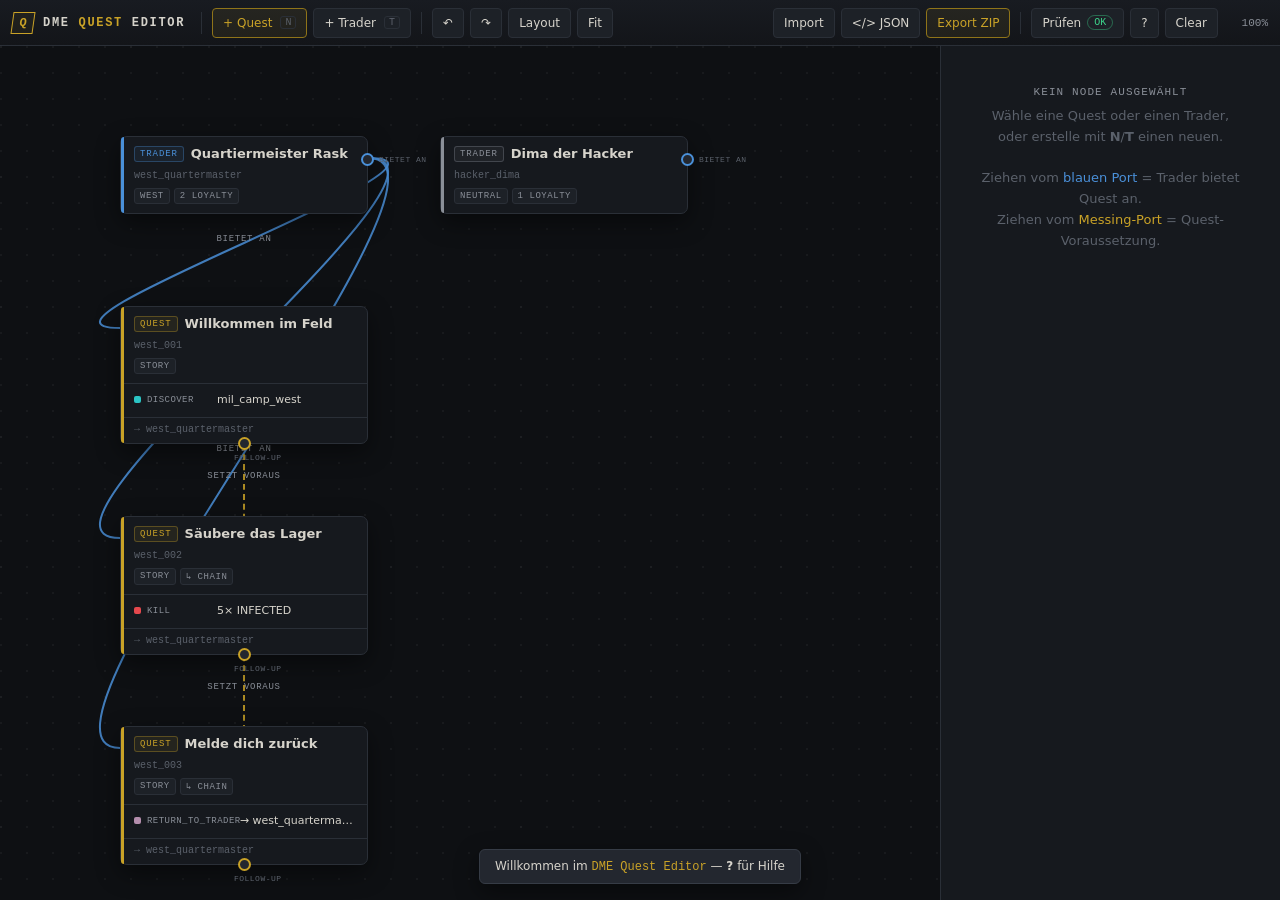
==== docs/quest-editor/index.html @ a76fbeab "Add DME Quest Editor (visual quest configurator) under docs/quest-editor Self-contained HTML node-gr" ====
<!DOCTYPE html>
<html lang="de">
<head>
<meta charset="UTF-8">
<meta name="viewport" content="width=device-width, initial-scale=1.0">
<title>DME Quest Editor</title>
<style>
:root{
  --bg:#0E1013; --panel:#16191E; --panel-2:#1D2127; --panel-3:#23272F;
  --line:#2A2F37; --line-2:#363C46;
  --ink:#D6D3CB; --muted:#8A8F98; --faint:#5B616B;
  --brass:#C9A227; --brass-dim:#8f7419;
  --err:#E5484D; --warn:#E0982E; --ok:#3DD68C;
  --shadow:0 8px 24px rgba(0,0,0,.45);
  --mono:ui-monospace,"Cascadia Code","Cascadia Mono",Consolas,"Liberation Mono",monospace;
  --sans:system-ui,"Segoe UI",Roboto,Helvetica,Arial,sans-serif;
}
*{box-sizing:border-box}
html,body{height:100%;margin:0}
body{
  background:var(--bg); color:var(--ink); font-family:var(--sans);
  font-size:13px; overflow:hidden; user-select:none; -webkit-font-smoothing:antialiased;
}
button{font-family:inherit;color:inherit;cursor:pointer}
input,select,textarea{font-family:inherit}
.mono{font-family:var(--mono)}
.eyebrow{font-family:var(--mono);text-transform:uppercase;letter-spacing:.12em;font-size:10px;color:var(--muted)}

/* ---------- Layout ---------- */
#app{display:flex;flex-direction:column;height:100%}
#toolbar{
  display:flex;align-items:center;gap:6px;height:46px;padding:0 12px;flex:0 0 auto;
  background:linear-gradient(180deg,#181B21,#131519);border-bottom:1px solid var(--line);z-index:30;
}
#brand{display:flex;align-items:center;gap:9px;margin-right:6px}
#brand .logo{width:22px;height:22px;border:1px solid var(--brass);color:var(--brass);
  display:flex;align-items:center;justify-content:center;font-family:var(--mono);font-weight:700;
  font-size:12px;transform:skewX(-8deg);background:rgba(201,162,39,.06)}
#brand .title{font-family:var(--mono);text-transform:uppercase;letter-spacing:.14em;font-size:12px;font-weight:600}
#brand .title b{color:var(--brass);font-weight:600}
.tb-sep{width:1px;height:22px;background:var(--line);margin:0 4px}
.tb-btn{
  height:30px;padding:0 10px;display:inline-flex;align-items:center;gap:6px;
  background:var(--panel-2);border:1px solid var(--line);color:var(--ink);
  border-radius:4px;font-size:12px;white-space:nowrap;transition:border-color .12s,background .12s;
}
.tb-btn:hover{border-color:var(--line-2);background:var(--panel-3)}
.tb-btn.primary{border-color:var(--brass-dim);color:var(--brass);background:rgba(201,162,39,.08)}
.tb-btn.primary:hover{background:rgba(201,162,39,.15)}
.tb-btn.danger:hover{border-color:var(--err);color:var(--err)}
.tb-btn .k{font-family:var(--mono);font-size:10px;color:var(--faint);border:1px solid var(--line);
  border-radius:3px;padding:0 4px;margin-left:2px}
.tb-spacer{flex:1 1 auto}
#zoomLabel{font-family:var(--mono);font-size:11px;color:var(--muted);min-width:44px;text-align:right}

#stage{flex:1 1 auto;display:flex;min-height:0;position:relative}

/* ---------- Canvas ---------- */
#canvas{
  flex:1 1 auto;position:relative;overflow:hidden;cursor:default;
  background-color:var(--bg);
  background-image:
    radial-gradient(circle at 1px 1px, rgba(255,255,255,.045) 1px, transparent 0),
    radial-gradient(circle at 1px 1px, rgba(255,255,255,.02) 1px, transparent 0);
  background-size:26px 26px, 130px 130px;
}
#canvas.panning{cursor:grabbing}
#canvas.connecting{cursor:crosshair}
#world{position:absolute;left:0;top:0;transform-origin:0 0;will-change:transform}
#edges{position:absolute;left:0;top:0;width:1px;height:1px;overflow:visible;pointer-events:none}
#edges path.hit{stroke:transparent;stroke-width:14;fill:none;pointer-events:stroke;cursor:pointer}
#edges path.wire{fill:none;stroke-width:2}
#edges .elabel{font-family:var(--mono);font-size:9px;fill:var(--muted);text-transform:uppercase;letter-spacing:.08em}
#edges .elabel-bg{fill:var(--bg);opacity:.85}

/* ---------- Nodes ---------- */
.node{
  position:absolute;width:248px;background:var(--panel);border:1px solid var(--line);
  border-radius:7px;box-shadow:var(--shadow);overflow:visible;
}
.node.sel{border-color:var(--brass);box-shadow:0 0 0 1px var(--brass),0 8px 26px rgba(0,0,0,.5)}
.node .accent{position:absolute;left:0;top:0;bottom:0;width:3px;border-radius:7px 0 0 7px}
.node .nhead{display:flex;align-items:center;gap:7px;padding:9px 10px 8px 13px;cursor:grab}
.node .nhead:active{cursor:grabbing}
.node .ntag{font-family:var(--mono);font-size:9px;text-transform:uppercase;letter-spacing:.1em;
  padding:2px 5px;border-radius:3px;border:1px solid;flex:0 0 auto}
.node .ntitle{font-size:13px;font-weight:600;line-height:1.2;overflow:hidden;text-overflow:ellipsis;
  white-space:nowrap;flex:1 1 auto}
.node .nid{font-family:var(--mono);font-size:10px;color:var(--faint);padding:0 13px 7px}
.node .nbadges{display:flex;flex-wrap:wrap;gap:4px;padding:0 11px 9px 13px}
.node .badge{font-family:var(--mono);font-size:9px;text-transform:uppercase;letter-spacing:.06em;
  padding:2px 5px;border-radius:3px;background:var(--panel-2);border:1px solid var(--line);color:var(--muted)}
.node .obj-list{border-top:1px solid var(--line);padding:6px 8px 8px}
.node .obj-row{display:flex;align-items:center;gap:6px;padding:3px 5px;border-radius:4px;font-size:11px}
.node .obj-row:hover{background:var(--panel-2)}
.node .obj-dot{width:7px;height:7px;border-radius:2px;flex:0 0 auto}
.node .obj-type{font-family:var(--mono);font-size:9px;letter-spacing:.05em;min-width:64px;color:var(--muted)}
.node .obj-txt{color:var(--ink);overflow:hidden;text-overflow:ellipsis;white-space:nowrap}
.node .nfoot{display:flex;justify-content:space-between;align-items:center;padding:6px 11px 8px 13px;
  border-top:1px solid var(--line);font-family:var(--mono);font-size:10px;color:var(--faint)}
.node .flags-badge{color:var(--err);cursor:help}
.node .flags-badge.warn{color:var(--warn)}
.node.empty-obj .obj-empty{padding:8px 13px;color:var(--faint);font-style:italic;font-size:11px;border-top:1px solid var(--line)}

/* Ports */
.port{position:absolute;width:13px;height:13px;border-radius:50%;background:var(--panel-3);
  border:2px solid var(--line-2);cursor:crosshair;z-index:2;transition:transform .1s,border-color .1s}
.port:hover{border-color:var(--brass);transform:scale(1.25)}
.port.out-trader{right:-7px;top:16px;border-color:#4A90D9}
.port.out-prereq{bottom:-7px;left:50%;margin-left:-6px;border-color:var(--brass)}
.port .plabel{position:absolute;font-family:var(--mono);font-size:8px;color:var(--faint);
  text-transform:uppercase;letter-spacing:.06em;white-space:nowrap;pointer-events:none}
.port.out-trader .plabel{left:16px;top:0}
.port.out-prereq .plabel{top:14px;left:-6px}

/* ---------- Inspector ---------- */
#inspector{
  flex:0 0 340px;width:340px;background:var(--panel);border-left:1px solid var(--line);
  display:flex;flex-direction:column;min-height:0;z-index:20;
}
#inspector.hidden{display:none}
#insp-head{padding:12px 14px;border-bottom:1px solid var(--line);display:flex;align-items:flex-start;justify-content:space-between;gap:8px}
#insp-head .h-tag{font-family:var(--mono);font-size:9px;letter-spacing:.12em;text-transform:uppercase;color:var(--brass)}
#insp-head .h-title{font-size:15px;font-weight:600;margin-top:3px;word-break:break-word}
#insp-head .h-sub{font-family:var(--mono);font-size:10px;color:var(--muted);margin-top:4px}
#insp-close{background:none;border:none;color:var(--muted);font-size:18px;line-height:1;padding:2px 4px}
#insp-close:hover{color:var(--err)}
#insp-body{flex:1 1 auto;overflow-y:auto;overflow-x:hidden}
#insp-empty{padding:40px 22px;text-align:center;color:var(--faint)}
#insp-empty .big{font-family:var(--mono);font-size:11px;letter-spacing:.1em;text-transform:uppercase;margin-bottom:8px;color:var(--muted)}

.sect{border-bottom:1px solid var(--line)}
.sect>.sect-head{display:flex;align-items:center;gap:8px;padding:10px 14px;cursor:pointer;user-select:none}
.sect>.sect-head:hover{background:var(--panel-2)}
.sect>.sect-head .chev{color:var(--faint);font-size:10px;width:10px;transition:transform .12s}
.sect.open>.sect-head .chev{transform:rotate(90deg)}
.sect>.sect-head .s-name{font-family:var(--mono);font-size:10px;letter-spacing:.1em;text-transform:uppercase;color:var(--ink);flex:1 1 auto}
.sect>.sect-head .s-count{font-family:var(--mono);font-size:10px;color:var(--faint)}
.sect>.sect-body{display:none;padding:4px 14px 14px}
.sect.open>.sect-body{display:block}

.f{margin:9px 0}
.f>label{display:block;font-family:var(--mono);font-size:9px;letter-spacing:.06em;text-transform:uppercase;color:var(--muted);margin-bottom:4px}
.f .hint{font-family:var(--sans);font-size:10px;color:var(--faint);margin-top:3px;text-transform:none;letter-spacing:0}
.ctrl{width:100%;background:var(--panel-2);border:1px solid var(--line);color:var(--ink);
  border-radius:4px;padding:7px 8px;font-size:12px}
.ctrl:focus{outline:none;border-color:var(--brass)}
textarea.ctrl{resize:vertical;min-height:52px;line-height:1.4}
select.ctrl{cursor:pointer}
.row2{display:flex;gap:8px}
.row2>.f{flex:1;margin:9px 0}
.chk{display:flex;align-items:center;gap:8px;margin:7px 0;cursor:pointer;font-size:12px}
.chk input{width:15px;height:15px;accent-color:var(--brass);cursor:pointer}
.mini-btn{background:var(--panel-2);border:1px solid var(--line);color:var(--muted);border-radius:4px;
  padding:5px 9px;font-size:11px;font-family:var(--mono)}
.mini-btn:hover{border-color:var(--brass);color:var(--brass)}
.add-btn{width:100%;margin-top:8px;padding:7px;background:var(--panel-2);border:1px dashed var(--line-2);
  color:var(--muted);border-radius:4px;font-family:var(--mono);font-size:11px;letter-spacing:.06em}
.add-btn:hover{border-color:var(--brass);color:var(--brass)}

/* repeatable item cards (objectives / rewards / levels) */
.item-card{background:var(--panel-2);border:1px solid var(--line);border-radius:5px;margin:8px 0;overflow:hidden}
.item-card>.ic-head{display:flex;align-items:center;gap:7px;padding:7px 9px;background:var(--panel-3)}
.item-card>.ic-head .ic-dot{width:8px;height:8px;border-radius:2px;flex:0 0 auto}
.item-card>.ic-head .ic-name{font-family:var(--mono);font-size:11px;flex:1 1 auto;color:var(--ink);overflow:hidden;text-overflow:ellipsis;white-space:nowrap}
.item-card>.ic-head .ic-x{background:none;border:none;color:var(--faint);font-size:15px;line-height:1;padding:0 3px}
.item-card>.ic-head .ic-x:hover{color:var(--err)}
.item-card>.ic-body{padding:2px 10px 9px}
.taglist{display:flex;flex-wrap:wrap;gap:5px;margin-top:2px}
.taglist .tag{display:inline-flex;align-items:center;gap:5px;background:var(--panel-3);border:1px solid var(--line);
  border-radius:4px;padding:3px 4px 3px 7px;font-family:var(--mono);font-size:10px}
.taglist .tag button{background:none;border:none;color:var(--faint);font-size:13px;line-height:1;padding:0 1px}
.taglist .tag button:hover{color:var(--err)}
.taglist .tag.add input{background:none;border:none;color:var(--ink);width:96px;font-family:var(--mono);font-size:10px}
.taglist .tag.add input:focus{outline:none}
.taglist .tag.add{border-style:dashed}

/* ---------- Validation panel ---------- */
#valpanel{position:absolute;right:352px;bottom:12px;width:300px;max-height:44%;background:var(--panel);
  border:1px solid var(--line);border-radius:7px;box-shadow:var(--shadow);display:flex;flex-direction:column;z-index:25;overflow:hidden}
#valpanel.hidden{display:none}
#valpanel .vp-head{display:flex;align-items:center;gap:8px;padding:9px 12px;border-bottom:1px solid var(--line);cursor:pointer}
#valpanel .vp-head .s-name{font-family:var(--mono);font-size:10px;letter-spacing:.1em;text-transform:uppercase;flex:1 1 auto}
#valpanel .vp-body{overflow-y:auto;padding:4px 0}
#valpanel .vitem{display:flex;gap:8px;padding:7px 12px;font-size:11px;border-left:2px solid transparent;cursor:pointer}
#valpanel .vitem:hover{background:var(--panel-2)}
#valpanel .vitem.err{border-left-color:var(--err)}
#valpanel .vitem.warn{border-left-color:var(--warn)}
#valpanel .vitem .vmark{font-family:var(--mono);font-size:9px;flex:0 0 auto;margin-top:1px}
#valpanel .vitem.err .vmark{color:var(--err)}
#valpanel .vitem.warn .vmark{color:var(--warn)}
#valpanel .vitem .vwho{color:var(--muted);font-family:var(--mono);font-size:9px}
#valpanel .vp-empty{padding:16px 12px;color:var(--ok);font-size:11px;text-align:center}
.count-pill{font-family:var(--mono);font-size:10px;padding:1px 6px;border-radius:9px;border:1px solid var(--line)}
.count-pill.err{color:var(--err);border-color:rgba(229,72,77,.4)}
.count-pill.warn{color:var(--warn);border-color:rgba(224,152,46,.4)}
.count-pill.ok{color:var(--ok);border-color:rgba(61,214,140,.4)}

/* ---------- Context menu ---------- */
#ctxmenu{position:absolute;z-index:60;background:var(--panel-2);border:1px solid var(--line-2);
  border-radius:6px;box-shadow:var(--shadow);padding:4px;min-width:170px;display:none}
#ctxmenu button{display:flex;width:100%;align-items:center;gap:8px;background:none;border:none;
  color:var(--ink);text-align:left;padding:7px 10px;border-radius:4px;font-size:12px}
#ctxmenu button:hover{background:var(--panel-3)}
#ctxmenu button.danger:hover{color:var(--err)}
#ctxmenu .sep{height:1px;background:var(--line);margin:4px 2px}
#ctxmenu .ctx-h{font-family:var(--mono);font-size:9px;letter-spacing:.1em;text-transform:uppercase;color:var(--faint);padding:5px 10px 3px}

/* ---------- Modal ---------- */
.modal-bg{position:absolute;inset:0;background:rgba(0,0,0,.6);z-index:70;display:none;align-items:center;justify-content:center}
.modal-bg.show{display:flex}
.modal{background:var(--panel);border:1px solid var(--line-2);border-radius:9px;box-shadow:var(--shadow);
  width:min(680px,92vw);max-height:86vh;display:flex;flex-direction:column;overflow:hidden}
.modal .m-head{display:flex;align-items:center;justify-content:space-between;padding:13px 16px;border-bottom:1px solid var(--line)}
.modal .m-head h2{margin:0;font-family:var(--mono);font-size:13px;letter-spacing:.08em;text-transform:uppercase;font-weight:600}
.modal .m-head button{background:none;border:none;color:var(--muted);font-size:20px;line-height:1}
.modal .m-head button:hover{color:var(--err)}
.modal .m-body{padding:16px;overflow:auto}
.modal .m-body pre{margin:0;font-family:var(--mono);font-size:11px;line-height:1.5;white-space:pre-wrap;word-break:break-word;color:var(--ink)}
.kb-grid{display:grid;grid-template-columns:auto 1fr;gap:9px 16px;align-items:center}
.kb-grid .k{font-family:var(--mono);font-size:11px;background:var(--panel-2);border:1px solid var(--line);
  border-radius:4px;padding:3px 7px;justify-self:start;color:var(--brass)}
.kb-grid .d{color:var(--muted);font-size:12px}
.modal p.lead{margin:0 0 14px;color:var(--muted);line-height:1.55}
.legend{display:flex;flex-wrap:wrap;gap:6px;margin-top:6px}
.legend .lg{display:inline-flex;align-items:center;gap:6px;font-family:var(--mono);font-size:10px;
  border:1px solid var(--line);border-radius:4px;padding:3px 7px;color:var(--muted)}
.legend .lg i{width:9px;height:9px;border-radius:2px;display:inline-block}

/* toast */
#toast{position:absolute;bottom:16px;left:50%;transform:translateX(-50%) translateY(20px);
  background:var(--panel-3);border:1px solid var(--line-2);border-radius:6px;padding:9px 15px;
  font-size:12px;box-shadow:var(--shadow);opacity:0;transition:opacity .2s,transform .2s;z-index:80;pointer-events:none}
#toast.show{opacity:1;transform:translateX(-50%) translateY(0)}
#toast.err{border-color:var(--err)}
#toast .mono{color:var(--brass)}

.hidden{display:none !important}
::-webkit-scrollbar{width:10px;height:10px}
::-webkit-scrollbar-thumb{background:var(--line);border-radius:5px;border:2px solid var(--panel)}
::-webkit-scrollbar-thumb:hover{background:var(--line-2)}
</style>
</head>
<body>
<div id="app">
  <header id="toolbar">
    <div id="brand"><div class="logo">Q</div><div class="title">DME&nbsp;<b>QUEST</b>&nbsp;EDITOR</div></div>
    <div class="tb-sep"></div>
    <button class="tb-btn primary" id="btnNewQuest">+ Quest <span class="k">N</span></button>
    <button class="tb-btn" id="btnNewTrader">+ Trader <span class="k">T</span></button>
    <div class="tb-sep"></div>
    <button class="tb-btn" id="btnUndo" title="Rückgängig (Ctrl+Z)">↶</button>
    <button class="tb-btn" id="btnRedo" title="Wiederholen (Ctrl+Y)">↷</button>
    <button class="tb-btn" id="btnLayout" title="Auto-Layout (L)">Layout</button>
    <button class="tb-btn" id="btnFit" title="Ansicht einpassen (F)">Fit</button>
    <div class="tb-spacer"></div>
    <button class="tb-btn" id="btnImport">Import</button>
    <button class="tb-btn" id="btnCode">&lt;/&gt; JSON</button>
    <button class="tb-btn primary" id="btnExport">Export ZIP</button>
    <div class="tb-sep"></div>
    <button class="tb-btn" id="btnValidate" title="Validierung">Prüfen <span class="count-pill ok" id="valPill">0</span></button>
    <button class="tb-btn" id="btnHelp" title="Hilfe (?)">?</button>
    <button class="tb-btn danger" id="btnClear" title="Alles löschen">Clear</button>
    <span id="zoomLabel">100%</span>
  </header>

  <div id="stage">
    <div id="canvas">
      <div id="world">
        <svg id="edges"></svg>
      </div>
    </div>

    <aside id="inspector">
      <div id="insp-head" class="hidden">
        <div>
          <div class="h-tag" id="ih-tag">QUEST</div>
          <div class="h-title" id="ih-title">—</div>
          <div class="h-sub" id="ih-sub"></div>
        </div>
        <button id="insp-close" title="Auswahl aufheben">×</button>
      </div>
      <div id="insp-body">
        <div id="insp-empty">
          <div class="big">Kein Node ausgewählt</div>
          <div style="line-height:1.6">Wähle eine Quest oder einen Trader,<br>oder erstelle mit <b>N</b>/<b>T</b> einen neuen.<br><br>
          Ziehen vom <span style="color:#4A90D9">blauen Port</span> = Trader bietet Quest an.<br>
          Ziehen vom <span style="color:var(--brass)">Messing-Port</span> = Quest-Voraussetzung.</div>
        </div>
      </div>
    </aside>

    <div id="valpanel" class="hidden">
      <div class="vp-head" id="valHead"><span class="s-name">Validierung</span><span class="count-pill ok" id="valPill2">0</span><span style="color:var(--faint)">×</span></div>
      <div class="vp-body" id="valBody"></div>
    </div>

    <div id="ctxmenu"></div>
    <div id="toast"></div>
  </div>
</div>

<!-- Modals -->
<div class="modal-bg" id="modalHelp">
  <div class="modal">
    <div class="m-head"><h2>Hilfe &amp; Tastenkürzel</h2><button data-close>×</button></div>
    <div class="m-body">
      <p class="lead">Visueller Node-Editor für <b>DME_Tasks</b>-Quests. Trader bieten Quests an (blaue Kante);
      Quests verketten sich über Voraussetzungen (Messing-Kante von unten). Der Export erzeugt die
      Serverprofil-Struktur <span class="mono">DME_Tasks/Traders/*.json</span> + <span class="mono">Quests/*.json</span>.</p>
      <div class="kb-grid" id="kbGrid"></div>
      <div style="margin-top:16px" class="eyebrow">Objective-Typen</div>
      <div class="legend" id="legend"></div>
    </div>
  </div>
</div>

<div class="modal-bg" id="modalCode">
  <div class="modal">
    <div class="m-head"><h2 id="codeTitle">JSON</h2><div style="display:flex;gap:8px"><button class="mini-btn" data-copy>Kopieren</button><button data-close>×</button></div></div>
    <div class="m-body"><pre id="codePre"></pre></div>
  </div>
</div>

<input type="file" id="fileInput" accept=".json,.zip" multiple class="hidden">

<script>
"use strict";
// constants.js
// ---------- Constants ----------
const FACTIONS = ["NEUTRAL","WEST","EAST","BANDITS","MONSTERS","TRADE_UNION"];
const FACTION_COLOR = {NEUTRAL:"#8A8F98",WEST:"#4A90D9",EAST:"#D94A4A",BANDITS:"#E0982E",MONSTERS:"#9B59B6",TRADE_UNION:"#3DD68C"};
const CATEGORIES = ["STORY","SIDE","FACTION","BOSS","EXPEDITION","DAILY","WEEKLY"];
const CATEGORY_COLOR = {STORY:"#C9A227",SIDE:"#4AA8E0",FACTION:"#D94A4A",BOSS:"#F76808",EXPEDITION:"#66C2A5",DAILY:"#3DD68C",WEEKLY:"#8B7BE8"};
const OBJ_TYPES = ["KILL","BOSS","COLLECT","HANDOVER","DELIVER","TRAVEL","DISCOVER","MARK","STASH","INTERACT","SURVIVE","RETURN_TO_TRADER","CRAFT","ESCORT","DEFEND","USE_ITEM","SIGNAL","GROUP","EXTRACT"];
const OBJ_COLOR = {KILL:"#E5484D",BOSS:"#F76808",COLLECT:"#3DD68C",HANDOVER:"#E0982E",DELIVER:"#E0982E",TRAVEL:"#4AA8E0",DISCOVER:"#2BC4C4",MARK:"#8B7BE8",STASH:"#8B7BE8",INTERACT:"#C9A227",SURVIVE:"#D08770",RETURN_TO_TRADER:"#B48EAD",CRAFT:"#A3BE8C",ESCORT:"#F0A868",DEFEND:"#F0A868",USE_ITEM:"#C9A227",SIGNAL:"#56B6C2",GROUP:"#7A8290",EXTRACT:"#66C2A5"};
const TARGET_CATS = ["","INFECTED","PLAYER","ANIMAL","AI"];
const STORE_KEY = "dme_quest_editor_v1";

// which extra fields each objective type surfaces (beyond Id/Type/Amount)
const OBJ_FIELDS = {
  KILL:["TargetCategory","ClassNames","Zone","RequiredZones","BossId"],
  BOSS:["BossId","ClassNames","Zone"],
  COLLECT:["ClassNames","FoundInWorldRequired","AllowedOrigins"],
  HANDOVER:["ReferencesObjective","AllowPartialHandover"],
  DELIVER:["ClassNames","ReferencesObjective","Zone"],
  TRAVEL:["Zone"],
  DISCOVER:["Zone"],
  MARK:["Zone","ClassNames"],
  STASH:["ClassNames","Zone"],
  INTERACT:["ClassNames","Zone"],
  SURVIVE:["Zone"],
  RETURN_TO_TRADER:["TraderId","MustBeAlive"],
  CRAFT:["ClassNames"],
  ESCORT:["Zone"],
  DEFEND:["Zone"],
  USE_ITEM:["ClassNames","Zone"],
  SIGNAL:["Zone"],
  GROUP:[],
  EXTRACT:["Zone"]
};

// model.js
// ---------- Utils ----------
function uid(prefix){ let n=1; const ids=new Set([...state.traders.map(t=>t.id),...state.quests.map(q=>q.QuestId)]);
  while(ids.has(prefix+n)) n++; return prefix+n; }
function clone(o){ return JSON.parse(JSON.stringify(o)); }

// ---------- Model factories ----------
function newTraderDef(){ return {Version:1,TraderId:uid("trader_"),DisplayName:"Neuer Trader",Faction:"NEUTRAL",
  LoyaltyLevels:[{Level:1,RequiredPlayerLevel:0,RequiredReputation:0.0,RequiredTurnover:0}]}; }
function newQuestDef(){ return {Version:1,QuestId:uid("quest_"),TraderId:"",Category:"SIDE",Title:"Neue Quest",
  Description:"",Repeatable:false,FailOnDeath:false,FailOnFactionChange:false,TimeLimit:-1,
  Prerequisites:emptyPrereq(),Objectives:[],Rewards:emptyReward(),Unlocks:emptyUnlock(),Choices:[]}; }
function emptyPrereq(){ return {MinimumPlayerLevel:0,RequiredFaction:"",MinimumTraderReputation:0,RequiredTraderLevel:0,
  RequiredCompletedQuests:[],BlockedByCompletedQuests:[],RequiredDecisions:[],BlockedByDecisions:[],RequiredSkills:[],
  RequiredSeasonLevel:0,RequiredBossProgress:"",RequiredItem:"",FromHour:-1,ToHour:-1}; }
function emptyReward(){ return {PlayerExperience:0,Currency:0,TraderReputation:0,RivalReputation:[],Items:[],SkillPoints:0,SeasonXp:0}; }
function emptyUnlock(){ return {QuestIds:[],MarketItems:[],Keys:[],BossAccess:""}; }
function newObjective(type){ const o={ObjectiveId:"obj_"+Math.random().toString(36).slice(2,6),Type:type||"TRAVEL",Amount:1};
  if(OBJ_FIELDS[o.Type].includes("Zone")) o.Zone=newZone(); return o; }
function newZone(){ return {ZoneId:"",CenterX:0,CenterY:0,CenterZ:0,Radius:50,Height:100}; }

function traderById(id){ return state.traders.find(t=>t.id===id); }
function questById(id){ return state.quests.find(q=>q.QuestId===id); }
// node accessors that hide the id-field difference
function nodeId(n){ return n.__k==="trader"?n.id:n.QuestId; }

// state.js

// ---------- State ----------
let state = { traders:[], quests:[] };   // nodes carry editor-only _x,_y
let view = { x:120, y:90, k:1 };
let selection = null;                     // {kind:'quest'|'trader', id}
let undoStack = [], redoStack = [];
let validationCache = [];

// ---------- DOM ----------
const $ = s => document.querySelector(s);
const canvas = $("#canvas"), world = $("#world"), edgesSvg = $("#edges");
const inspBody = $("#insp-body"), inspHead = $("#insp-head"), inspEmpty = $("#insp-empty");

// ---------- Utils ----------
function toast(msg,isErr){ const t=$("#toast"); t.innerHTML=msg; t.className=isErr?"show err":"show";
  clearTimeout(t._t); t._t=setTimeout(()=>t.className="",2200); }
function el(tag,props,kids){ const e=document.createElement(tag);
  if(props) for(const k in props){ if(k==="class")e.className=props[k]; else if(k==="text")e.textContent=props[k];
    else if(k==="html")e.innerHTML=props[k]; else if(k.startsWith("on"))e.addEventListener(k.slice(2).toLowerCase(),props[k]);
    else if(k==="style")e.setAttribute("style",props[k]); else e.setAttribute(k,props[k]); }
  if(kids) (Array.isArray(kids)?kids:[kids]).forEach(c=>{ if(c!=null) e.append(c.nodeType?c:document.createTextNode(c)); });
  return e; }
function snap(v){ return Math.round(v/13)*13; }

// ---------- Persistence & history ----------
function save(){ localStorage.setItem(STORE_KEY, JSON.stringify({state,view})); }
function load(){ try{ const raw=localStorage.getItem(STORE_KEY); if(!raw)return false;
  const d=JSON.parse(raw); if(d&&d.state){ state=d.state; if(d.view)view=d.view;
    state.traders=state.traders||[]; state.quests=state.quests||[]; return true; } }catch(e){} return false; }
function snapshot(){ undoStack.push(JSON.stringify(state)); if(undoStack.length>60)undoStack.shift(); redoStack.length=0; }
function undo(){ if(!undoStack.length)return; redoStack.push(JSON.stringify(state));
  state=JSON.parse(undoStack.pop()); selection=null; renderAll(); save(); toast("Rückgängig"); }
function redo(){ if(!redoStack.length)return; undoStack.push(JSON.stringify(state));
  state=JSON.parse(redoStack.pop()); selection=null; renderAll(); save(); toast("Wiederholt"); }

// ---------- Coordinate transform ----------
function applyView(){ world.style.transform=`translate(${view.x}px,${view.y}px) scale(${view.k})`;
  $("#zoomLabel").textContent=Math.round(view.k*100)+"%"; }
function screenToWorld(sx,sy){ const r=canvas.getBoundingClientRect();
  return {x:(sx-r.left-view.x)/view.k, y:(sy-r.top-view.y)/view.k}; }

// render.js
/* =====================================================================
   RENDERING
   ===================================================================== */
const nodeEls = new Map();   // id -> element

function renderAll(){ world.querySelectorAll(".node").forEach(n=>n.remove()); nodeEls.clear();
  state.traders.forEach(t=>{ t.__k="trader"; renderNode(t); });
  state.quests.forEach(q=>{ q.__k="quest"; renderNode(q); });
  measureNodes(); renderEdges(); renderInspector(); runValidation(); applyView(); }

function measureNodes(){ nodeEls.forEach((elm,id)=>{ const n=elm.__node; n._w=elm.offsetWidth; n._h=elm.offsetHeight; }); }

function renderNode(n){
  const isTrader = n.__k==="trader";
  const id = nodeId(n);
  const wrap = el("div",{class:"node"+(isSel(n)?" sel":""),"data-id":id,"data-kind":n.__k});
  wrap.style.left=(n._x||0)+"px"; wrap.style.top=(n._y||0)+"px"; wrap.__node=n;

  const cat = isTrader ? (n.Faction||"NEUTRAL") : (n.Category||"SIDE");
  const accentColor = isTrader ? (FACTION_COLOR[n.Faction]||"#8A8F98") : (CATEGORY_COLOR[n.Category]||"#8A8F98");
  wrap.append(el("div",{class:"accent",style:`background:${accentColor}`}));

  const tag = el("span",{class:"ntag",text:isTrader?"TRADER":"QUEST",
    style:`color:${accentColor};border-color:${accentColor}55;background:${accentColor}14`});
  const title = el("div",{class:"ntitle",text:(isTrader?n.DisplayName:n.Title)||"(ohne Titel)"});
  const head = el("div",{class:"nhead"},[tag,title]);
  wrap.append(head);
  wrap.append(el("div",{class:"nid",text:id}));

  if(isTrader){
    const lv=(n.LoyaltyLevels||[]).length;
    wrap.append(el("div",{class:"nbadges"},[
      el("span",{class:"badge",text:n.Faction||"NEUTRAL"}),
      el("span",{class:"badge",text:lv+" LOYALTY"})
    ]));
    // output port: offers quests
    wrap.append(portEl("out-trader","BIETET AN"));
  } else {
    // badges
    const badges=[el("span",{class:"badge",text:n.Category||"SIDE"})];
    if(n.Repeatable) badges.push(el("span",{class:"badge",text:"REPEAT"}));
    if(n.TimeLimit>0) badges.push(el("span",{class:"badge",text:"⏱ "+n.TimeLimit+"s"}));
    if((n.Prerequisites&&n.Prerequisites.RequiredCompletedQuests||[]).length) badges.push(el("span",{class:"badge",text:"↳ CHAIN"}));
    wrap.append(el("div",{class:"nbadges"},badges));
    // objectives
    const objs=n.Objectives||[];
    if(objs.length){ const list=el("div",{class:"obj-list"});
      objs.slice(0,6).forEach(o=>{ const c=OBJ_COLOR[o.Type]||"#7A8290";
        list.append(el("div",{class:"obj-row"},[
          el("span",{class:"obj-dot",style:`background:${c}`}),
          el("span",{class:"obj-type",text:o.Type}),
          el("span",{class:"obj-txt",text:objSummary(o)})
        ])); });
      if(objs.length>6) list.append(el("div",{class:"obj-row"},[el("span",{class:"obj-txt",style:"color:var(--faint)",text:"+"+(objs.length-6)+" weitere…"})]));
      wrap.append(list);
    } else { wrap.classList.add("empty-obj"); wrap.append(el("div",{class:"obj-empty",text:"keine Objectives"})); }
    // footer: trader + validation flags
    const issues=nodeIssues(id);
    const foot=el("div",{class:"nfoot"});
    foot.append(el("span",{text:n.TraderId?("→ "+n.TraderId):"⚠ kein Trader"}));
    if(issues.length){ const e=issues.filter(i=>i.sev==="err").length, w=issues.length-e;
      foot.append(el("span",{class:"flags-badge"+(e?"":" warn"),title:issues.map(i=>i.msg).join("\n"),
        text:(e?e+" ERR":"")+(e&&w?" · ":"")+(w?w+" WARN":"")})); }
    wrap.append(foot);
    // ports
    wrap.append(portEl("out-prereq","FOLLOW-UP"));
  }

  head.addEventListener("pointerdown",e=>startNodeDrag(e,n,wrap));
  wrap.addEventListener("pointerdown",e=>{ if(e.button===0){ selectNode(n); } });
  wrap.addEventListener("contextmenu",e=>{ e.preventDefault(); selectNode(n); openContextMenu(e.clientX,e.clientY,n); });
  world.append(wrap); nodeEls.set(id,wrap);
  return wrap;
}
function portEl(cls,label){ const p=el("div",{class:"port "+cls}); p.append(el("span",{class:"plabel",text:label}));
  p.addEventListener("pointerdown",e=>startConnect(e,cls)); return p; }

function objSummary(o){
  if(o.Type==="KILL"||o.Type==="BOSS"){ const who=o.BossId?("Boss "+o.BossId):(o.TargetCategory||((o.ClassNames||[])[0])||"Ziel"); return o.Amount+"× "+who; }
  if(o.Type==="COLLECT"||o.Type==="CRAFT"||o.Type==="DELIVER"){ return o.Amount+"× "+((o.ClassNames||[])[0]||"Item"); }
  if(o.Type==="HANDOVER"){ return "abgeben → "+(o.ReferencesObjective||"?"); }
  if(o.Type==="TRAVEL"||o.Type==="DISCOVER"||o.Type==="ESCORT"||o.Type==="DEFEND"||o.Type==="EXTRACT"){ return o.Zone&&o.Zone.ZoneId?o.Zone.ZoneId:"Zone"; }
  if(o.Type==="RETURN_TO_TRADER"){ return "→ "+(o.TraderId||"Trader"); }
  if(o.Type==="SURVIVE"){ return o.Amount+"s"; }
  return o.ObjectiveId;
}

// ----- Edges -----
function nodePortPos(n,which){ const w=n._w||248, h=n._h||90;
  if(which==="trader-out") return {x:(n._x||0)+w, y:(n._y||0)+22};
  if(which==="trader-in")  return {x:(n._x||0),   y:(n._y||0)+22};
  if(which==="prereq-out") return {x:(n._x||0)+w/2, y:(n._y||0)+h};
  if(which==="prereq-in")  return {x:(n._x||0)+w/2, y:(n._y||0)}; }

function renderEdges(){
  while(edgesSvg.firstChild) edgesSvg.removeChild(edgesSvg.firstChild);
  const frag=document.createDocumentFragment();
  // trader -> quest (offers)
  state.quests.forEach(q=>{ if(!q.TraderId)return; const t=traderById(q.TraderId); if(!t)return;
    const a=nodePortPos(t,"trader-out"), b=nodePortPos(q,"trader-in");
    frag.append(edgePath(a,b,"h","#4A90D9",{kind:"trader",to:q.QuestId},"")); });
  // quest -> quest (prereq): A required by B  => edge A(bottom) -> B(top)
  state.quests.forEach(b=>{ const reqs=(b.Prerequisites&&b.Prerequisites.RequiredCompletedQuests)||[];
    reqs.forEach(reqId=>{ const a=questById(reqId); if(!a)return;
      const pa=nodePortPos(a,"prereq-out"), pb=nodePortPos(b,"prereq-in");
      frag.append(edgePath(pa,pb,"v","#C9A227",{kind:"prereq",from:reqId,to:b.QuestId},"")); }); });
  edgesSvg.append(frag);
}
function edgePath(a,b,dir,color,meta,label){
  const g=document.createElementNS("http://www.w3.org/2000/svg","g");
  let d;
  if(dir==="h"){ const dx=Math.max(46,Math.abs(b.x-a.x)*0.5); d=`M ${a.x} ${a.y} C ${a.x+dx} ${a.y}, ${b.x-dx} ${b.y}, ${b.x} ${b.y}`; }
  else { const dy=Math.max(46,Math.abs(b.y-a.y)*0.5); d=`M ${a.x} ${a.y} C ${a.x} ${a.y+dy}, ${b.x} ${b.y-dy}, ${b.x} ${b.y}`; }
  const hit=document.createElementNS("http://www.w3.org/2000/svg","path"); hit.setAttribute("d",d); hit.setAttribute("class","hit");
  const wire=document.createElementNS("http://www.w3.org/2000/svg","path"); wire.setAttribute("d",d);
  wire.setAttribute("class","wire"); wire.setAttribute("stroke",color); wire.setAttribute("stroke-dasharray",meta.kind==="prereq"?"6 4":"");
  wire.setAttribute("opacity","0.85");
  hit.addEventListener("click",()=>deleteEdge(meta));
  hit.addEventListener("contextmenu",e=>{e.preventDefault();deleteEdge(meta);});
  g.append(hit,wire);
  // label
  const mx=(a.x+b.x)/2, my=(a.y+b.y)/2;
  const tx=document.createElementNS("http://www.w3.org/2000/svg","text");
  tx.setAttribute("x",mx); tx.setAttribute("y",my-2); tx.setAttribute("text-anchor","middle");
  tx.setAttribute("class","elabel"); tx.textContent=meta.kind==="trader"?"bietet an":"setzt voraus";
  g.append(tx);
  return g;
}
function deleteEdge(meta){ snapshot();
  if(meta.kind==="trader"){ const q=questById(meta.to); if(q)q.TraderId=""; }
  else { const b=questById(meta.to); if(b){ const arr=b.Prerequisites.RequiredCompletedQuests;
    const i=arr.indexOf(meta.from); if(i>=0)arr.splice(i,1); } }
  renderAll(); save(); toast("Verbindung entfernt"); }

// ----- helpers for selection & node card refresh -----
function isSel(n){ return selection && selection.kind===n.__k && selection.id===nodeId(n); }
function refreshNode(n){ const id=nodeId(n); const old=nodeEls.get(id); const nw=renderNode(n);
  if(old){ nw.style.zIndex=old.style.zIndex; old.remove(); } measureOne(n); renderEdges(); }
function measureOne(n){ const e=nodeEls.get(nodeId(n)); if(e){ n._w=e.offsetWidth; n._h=e.offsetHeight; } }

// interact.js
/* =====================================================================
   INTERACTION: pan / zoom / drag / connect
   ===================================================================== */
let dragState=null, panState=null, connectState=null, spaceDown=false;

canvas.addEventListener("pointerdown",e=>{
  if(e.target===canvas||e.target===world||e.target===edgesSvg){
    if(e.button===0&&!spaceDown){ selectNode(null); }
    if(e.button===1||e.button===2||spaceDown||e.button===0){ startPan(e); }
    if(e.button===2){ /* handled in contextmenu */ }
  }
});
canvas.addEventListener("contextmenu",e=>{ if(e.target===canvas||e.target===world||e.target===edgesSvg){ e.preventDefault(); openContextMenu(e.clientX,e.clientY,null); } });

function startPan(e){ if(e.button===2)return; panState={sx:e.clientX,sy:e.clientY,ox:view.x,oy:view.y};
  canvas.classList.add("panning"); canvas.setPointerCapture(e.pointerId); }

function startNodeDrag(e,n,wrap){ if(e.button!==0)return; e.stopPropagation();
  const w0=screenToWorld(e.clientX,e.clientY); dragState={n,wrap,dx:w0.x-(n._x||0),dy:w0.y-(n._y||0),moved:false};
  wrap.style.zIndex=1000; canvas.setPointerCapture(e.pointerId); }

function startConnect(e,cls){ e.stopPropagation(); e.preventDefault();
  const wrap=e.target.closest(".node"); const n=wrap.__node;
  const from = cls==="out-trader" ? nodePortPos(n,"trader-out") : nodePortPos(n,"prereq-out");
  connectState={kind:cls==="out-trader"?"trader":"prereq", src:n, from};
  const p=document.createElementNS("http://www.w3.org/2000/svg","path");
  p.setAttribute("class","wire"); p.setAttribute("stroke",cls==="out-trader"?"#4A90D9":"#C9A227");
  p.setAttribute("stroke-dasharray","5 4"); p.setAttribute("opacity","0.9"); p.id="tempwire";
  edgesSvg.append(p); canvas.classList.add("connecting"); canvas.setPointerCapture(e.pointerId); }

window.addEventListener("pointermove",e=>{
  if(panState){ view.x=panState.ox+(e.clientX-panState.sx); view.y=panState.oy+(e.clientY-panState.sy); applyView(); return; }
  if(dragState){ const w=screenToWorld(e.clientX,e.clientY); const nx=w.x-dragState.dx, ny=w.y-dragState.dy;
    dragState.n._x=snap(nx); dragState.n._y=snap(ny); dragState.wrap.style.left=dragState.n._x+"px";
    dragState.wrap.style.top=dragState.n._y+"px"; dragState.moved=true; renderEdges(); return; }
  if(connectState){ const w=screenToWorld(e.clientX,e.clientY); const a=connectState.from;
    const p=$("#tempwire"); if(p){ const dir=connectState.kind==="trader"?"h":"v";
      let d; if(dir==="h"){const dx=Math.max(46,Math.abs(w.x-a.x)*0.5);d=`M ${a.x} ${a.y} C ${a.x+dx} ${a.y}, ${w.x-dx} ${w.y}, ${w.x} ${w.y}`;}
      else{const dy=Math.max(46,Math.abs(w.y-a.y)*0.5);d=`M ${a.x} ${a.y} C ${a.x} ${a.y+dy}, ${w.x} ${w.y-dy}, ${w.x} ${w.y}`;}
      p.setAttribute("d",d); } return; }
});
window.addEventListener("pointerup",e=>{
  if(panState){ panState=null; canvas.classList.remove("panning"); }
  if(dragState){ if(dragState.moved){ snapshot(); save(); } dragState.wrap.style.zIndex=""; dragState=null; }
  if(connectState){ finishConnect(e); }
});

function finishConnect(e){ const tmp=$("#tempwire"); if(tmp)tmp.remove(); canvas.classList.remove("connecting");
  const target=document.elementFromPoint(e.clientX,e.clientY); const wrap=target&&target.closest(".node");
  const cs=connectState; connectState=null;
  if(!wrap){ return; } const tn=wrap.__node;
  if(cs.kind==="trader"){ if(tn.__k!=="quest"){ toast("Trader-Kante nur auf eine Quest",true); return; }
    snapshot(); tn.TraderId=cs.src.id; renderAll(); save(); toast("Trader bietet Quest an"); }
  else { if(tn.__k!=="quest"){ toast("Voraussetzung nur zwischen Quests",true); return; }
    if(tn===cs.src){ return; }
    if(wouldCycle(cs.src.QuestId,tn.QuestId)){ toast("Zyklus verhindert",true); return; }
    const arr=tn.Prerequisites.RequiredCompletedQuests; if(arr.includes(cs.src.QuestId)){ toast("Bereits verknüpft"); return; }
    snapshot(); arr.push(cs.src.QuestId); renderAll(); save(); toast("Voraussetzung gesetzt"); }
}
function wouldCycle(fromId,toId){ // adding edge from->to; cycle if 'from' is reachable from 'to' via prereqs
  const seen=new Set(); const stack=[toId];
  while(stack.length){ const cur=stack.pop(); if(cur===fromId)return true; if(seen.has(cur))continue; seen.add(cur);
    const q=questById(cur); if(q) (q.Prerequisites.RequiredCompletedQuests||[]).forEach(r=>stack.push(r)); }
  return false; }

// zoom
canvas.addEventListener("wheel",e=>{ e.preventDefault(); const r=canvas.getBoundingClientRect();
  const mx=e.clientX-r.left, my=e.clientY-r.top; const wx=(mx-view.x)/view.k, wy=(my-view.y)/view.k;
  const factor=e.deltaY<0?1.12:1/1.12; view.k=Math.min(2.4,Math.max(0.25,view.k*factor));
  view.x=mx-wx*view.k; view.y=my-wy*view.k; applyView(); save(); },{passive:false});

// keyboard
window.addEventListener("keydown",e=>{
  if(e.code==="Space"&&!isTyping(e)){ spaceDown=true; }
  if(isTyping(e)) return;
  const ctrl=e.ctrlKey||e.metaKey;
  if(ctrl&&e.key.toLowerCase()==="z"){ e.preventDefault(); undo(); return; }
  if(ctrl&&(e.key.toLowerCase()==="y"||(e.shiftKey&&e.key.toLowerCase()==="z"))){ e.preventDefault(); redo(); return; }
  if(ctrl&&e.key.toLowerCase()==="d"){ e.preventDefault(); duplicateSelection(); return; }
  if(e.key==="n"||e.key==="N"){ e.preventDefault(); addQuest(); }
  else if(e.key==="t"||e.key==="T"){ e.preventDefault(); addTrader(); }
  else if(e.key==="f"||e.key==="F"){ e.preventDefault(); fitView(); }
  else if(e.key==="l"||e.key==="L"){ e.preventDefault(); autoLayout(); }
  else if(e.key==="?"){ e.preventDefault(); openModal("#modalHelp"); }
  else if(e.key==="Delete"||e.key==="Backspace"){ e.preventDefault(); deleteSelection(); }
  else if(e.key==="Escape"){ selectNode(null); closeModals(); closeContextMenu(); }
});
window.addEventListener("keyup",e=>{ if(e.code==="Space")spaceDown=false; });
function isTyping(e){ const t=e.target; return t&&(t.tagName==="INPUT"||t.tagName==="TEXTAREA"||t.tagName==="SELECT"||t.isContentEditable); }

// inspector.js
/* =====================================================================
   SELECTION + INSPECTOR
   ===================================================================== */
function selectNode(n){ closeContextMenu();
  const prev=selection; selection = n? {kind:n.__k,id:nodeId(n)} : null;
  // update sel classes cheaply
  nodeEls.forEach((elm,id)=>elm.classList.remove("sel"));
  if(n){ const e=nodeEls.get(nodeId(n)); if(e)e.classList.add("sel"); }
  renderInspector();
}
function selectedNode(){ if(!selection)return null;
  return selection.kind==="trader"?traderById(selection.id):questById(selection.id); }

function renderInspector(){
  const n=selectedNode();
  if(!n){ inspHead.classList.add("hidden"); inspEmpty.classList.remove("hidden");
    inspBody.querySelectorAll(".sect").forEach(s=>s.remove()); return; }
  inspEmpty.classList.add("hidden"); inspHead.classList.remove("hidden");
  $("#ih-tag").textContent = n.__k==="trader"?"TRADER":"QUEST";
  $("#ih-title").textContent = (n.__k==="trader"?n.DisplayName:n.Title)||"(ohne Titel)";
  $("#ih-sub").textContent = n.__k==="trader"
    ? nodeId(n)+" · "+(n.LoyaltyLevels||[]).length+" Loyalty-Level"
    : nodeId(n)+" · "+(n.Objectives||[]).length+" Obj · "+(n.Rewards.Items||[]).length+" Item-Rewards";
  inspBody.querySelectorAll(".sect").forEach(s=>s.remove());
  if(n.__k==="trader") buildTraderInspector(n); else buildQuestInspector(n);
}

// section helper
function section(title,count,open,build){ const s=el("div",{class:"sect"+(open?" open":"")});
  const head=el("div",{class:"sect-head"},[el("span",{class:"chev",text:"▶"}),el("span",{class:"s-name",text:title}),
    count!=null?el("span",{class:"s-count",text:count}):null]);
  head.addEventListener("click",()=>s.classList.toggle("open"));
  const body=el("div",{class:"sect-body"}); s.append(head,body); build(body); inspBody.append(s); return s; }

// bound controls
function txt(obj,key,label,ph,onEdit){ const f=el("div",{class:"f"});
  f.append(el("label",{text:label})); const i=el("input",{class:"ctrl",type:"text",value:obj[key]==null?"":obj[key]});
  if(ph)i.placeholder=ph; i.addEventListener("input",()=>{ obj[key]=i.value; (onEdit||liveRefresh)(); });
  f.append(i); return f; }
function area(obj,key,label){ const f=el("div",{class:"f"}); f.append(el("label",{text:label}));
  const i=el("textarea",{class:"ctrl"}); i.value=obj[key]||""; i.addEventListener("input",()=>{obj[key]=i.value;liveRefresh();});
  f.append(i); return f; }
function num(obj,key,label,step){ const f=el("div",{class:"f"}); f.append(el("label",{text:label}));
  const i=el("input",{class:"ctrl",type:"number",value:obj[key]}); if(step)i.step=step;
  i.addEventListener("input",()=>{ const v=i.value===""?0:(step?parseFloat(i.value):parseInt(i.value,10)); obj[key]=isNaN(v)?0:v; liveRefresh(); });
  f.append(i); return f; }
function sel(obj,key,label,opts,onEdit){ const f=el("div",{class:"f"}); f.append(el("label",{text:label}));
  const s=el("select",{class:"ctrl"}); opts.forEach(o=>{ const op=el("option",{value:o,text:o||"(keine)"}); if((obj[key]||"")===o)op.selected=true; s.append(op); });
  s.addEventListener("change",()=>{ obj[key]=s.value; (onEdit||liveRefresh)(); }); f.append(s); return f; }
function chk(obj,key,label){ const l=el("label",{class:"chk"}); const i=el("input",{type:"checkbox"});
  i.checked=!!obj[key]; i.addEventListener("change",()=>{obj[key]=i.checked;liveRefresh();});
  l.append(i,document.createTextNode(label)); return l; }
function strList(arr,label,ph){ const f=el("div",{class:"f"}); f.append(el("label",{text:label}));
  const list=el("div",{class:"taglist"});
  function redraw(){ list.innerHTML="";
    arr.forEach((v,idx)=>{ const tg=el("span",{class:"tag"},[document.createTextNode(v)]);
      tg.append(el("button",{text:"×",onClick:()=>{arr.splice(idx,1);redraw();liveRefresh();}})); list.append(tg); });
    const add=el("span",{class:"tag add"}); const inp=el("input",{type:"text",placeholder:ph||"hinzufügen…"});
    inp.addEventListener("keydown",e=>{ if(e.key==="Enter"&&inp.value.trim()){ arr.push(inp.value.trim()); redraw(); liveRefresh(); } });
    add.append(inp); list.append(add); }
  redraw(); f.append(list); return f; }

let liveTimer=null;
function liveRefresh(){ const n=selectedNode(); if(n){ n.__k=n.__k||(n.QuestId?"quest":"trader"); refreshNode(n);
  $("#ih-title").textContent=(n.__k==="trader"?n.DisplayName:n.Title)||"(ohne Titel)"; }
  runValidation(); clearTimeout(liveTimer); liveTimer=setTimeout(save,250); }

// ---- Trader inspector ----
function buildTraderInspector(t){
  section("Identität",null,true,b=>{
    b.append(idField(t,"id","Trader-ID",true));
    b.append(txt(t,"DisplayName","Anzeigename","z.B. Quartiermeister Rask"));
    b.append(hintFor("DisplayName mit führendem # = Stringtable-Key; sonst Klartext."));
    b.append(sel(t,"Faction","Fraktion",FACTIONS));
  });
  section("Loyalty-Level",(t.LoyaltyLevels||[]).length,true,b=>{
    (t.LoyaltyLevels||[]).forEach((lv,i)=>{ const card=itemCard(FACTION_COLOR[t.Faction]||"#8A8F98","Level "+lv.Level,
      ()=>{ t.LoyaltyLevels.splice(i,1); renderInspector(); liveRefresh(); });
      const bd=card.querySelector(".ic-body");
      bd.append(row2(num(lv,"Level","Level"),num(lv,"RequiredPlayerLevel","Min. Spielerlevel")));
      bd.append(row2(num(lv,"RequiredReputation","Min. Reputation","0.01"),num(lv,"RequiredTurnover","Min. Umsatz")));
      b.append(card); });
    b.append(el("button",{class:"add-btn",text:"+ Loyalty-Level",onClick:()=>{ const lv=(t.LoyaltyLevels[t.LoyaltyLevels.length-1]||{}).Level||0;
      t.LoyaltyLevels.push({Level:lv+1,RequiredPlayerLevel:0,RequiredReputation:0,RequiredTurnover:0}); renderInspector(); liveRefresh(); }}));
  });
}

// ---- Quest inspector ----
function buildQuestInspector(q){
  section("Identität",null,true,b=>{
    b.append(idField(q,"QuestId","Quest-ID",false));
    b.append(txt(q,"Title","Titel","z.B. Der verlorene Konvoi"));
    b.append(area(q,"Description","Beschreibung"));
    b.append(hintFor("Titel/Beschreibung mit # = Stringtable-Key; sonst Klartext (DME_Tasks_Loc zeigt verbatim)."));
    b.append(sel(q,"Category","Kategorie",CATEGORIES));
    b.append(traderSelect(q));
  });
  section("Flags",null,false,b=>{
    b.append(chk(q,"Repeatable","Wiederholbar"));
    b.append(chk(q,"FailOnDeath","Bei Tod fehlschlagen"));
    b.append(chk(q,"FailOnFactionChange","Bei Fraktionswechsel fehlschlagen"));
    b.append(num(q,"TimeLimit","Zeitlimit (Sek, -1 = keins)"));
  });
  section("Objectives",(q.Objectives||[]).length,true,b=>buildObjectives(q,b));
  section("Belohnungen",null,false,b=>buildRewards(q,b));
  section("Voraussetzungen",(q.Prerequisites.RequiredCompletedQuests||[]).length,false,b=>buildPrereqs(q,b));
  section("Freischaltungen",null,false,b=>{
    b.append(strList(q.Unlocks.QuestIds,"Quest-IDs freischalten","quest_x"));
    b.append(strList(q.Unlocks.MarketItems,"Market-Items freischalten","AK74"));
    b.append(strList(q.Unlocks.Keys,"Keys","key_x"));
    b.append(txt(q.Unlocks,"BossAccess","Boss-Zugang",""));
  });
}

function buildObjectives(q,b){
  (q.Objectives||[]).forEach((o,i)=>{ const color=OBJ_COLOR[o.Type]||"#7A8290";
    const card=itemCard(color,o.Type+" · "+o.ObjectiveId,()=>{ q.Objectives.splice(i,1); renderInspector(); liveRefresh(); });
    const bd=card.querySelector(".ic-body");
    const head=card.querySelector(".ic-head");
    // reorder controls
    const mv=el("span",{style:"display:flex;gap:2px;margin-right:2px"});
    mv.append(el("button",{class:"ic-x",text:"↑",title:"nach oben",style:"font-size:12px",onClick:e=>{e.stopPropagation();if(i>0){[q.Objectives[i-1],q.Objectives[i]]=[q.Objectives[i],q.Objectives[i-1]];renderInspector();liveRefresh();}}}));
    mv.append(el("button",{class:"ic-x",text:"↓",title:"nach unten",style:"font-size:12px",onClick:e=>{e.stopPropagation();if(i<q.Objectives.length-1){[q.Objectives[i+1],q.Objectives[i]]=[q.Objectives[i],q.Objectives[i+1]];renderInspector();liveRefresh();}}}));
    head.insertBefore(mv,head.querySelector(".ic-x"));
    // fields
    bd.append(row2(txt(o,"ObjectiveId","Objective-ID"),
      sel(o,"Type","Typ",OBJ_TYPES,()=>{ ensureObjFields(o); renderInspector(); liveRefresh(); })));
    bd.append(num(o,"Amount","Anzahl"));
    const extra=OBJ_FIELDS[o.Type]||[];
    if(extra.includes("TargetCategory")) bd.append(sel(o,"TargetCategory","Ziel-Kategorie",TARGET_CATS));
    if(extra.includes("ClassNames")){ o.ClassNames=o.ClassNames||[]; bd.append(strList(o.ClassNames,"Klassennamen","ZmbM_… / AK74")); }
    if(extra.includes("BossId")) bd.append(txt(o,"BossId","Boss-ID",""));
    if(extra.includes("ReferencesObjective")) bd.append(refObjSelect(o,q));
    if(extra.includes("AllowPartialHandover")) bd.append(chk(o,"AllowPartialHandover","Teilabgabe erlauben"));
    if(extra.includes("FoundInWorldRequired")) bd.append(chk(o,"FoundInWorldRequired","Muss in der Welt gefunden sein"));
    if(extra.includes("AllowedOrigins")){ o.AllowedOrigins=o.AllowedOrigins||[]; bd.append(strList(o.AllowedOrigins,"Erlaubte Herkünfte","WORLD_LOOT")); }
    if(extra.includes("MustBeAlive")) bd.append(chk(o,"MustBeAlive","Muss am Leben sein"));
    if(extra.includes("TraderId")) bd.append(txt(o,"TraderId","Ziel-Trader-ID",""));
    if(extra.includes("RequiredZones")){ o.RequiredZones=o.RequiredZones||[]; bd.append(strList(o.RequiredZones,"Erforderliche Zonen (ZoneId)","zone_id")); }
    if(extra.includes("Zone")){ o.Zone=o.Zone||newZone(); bd.append(zoneEditor(o.Zone)); }
    b.append(card);
  });
  const add=el("div",{class:"row2"});
  const s=el("select",{class:"ctrl"}); OBJ_TYPES.forEach(t=>s.append(el("option",{value:t,text:t})));
  add.append(s);
  add.append(el("button",{class:"mini-btn",style:"flex:0 0 auto",text:"+ Objective",onClick:()=>{ snapshot();
    q.Objectives.push(newObjective(s.value)); renderInspector(); liveRefresh(); }}));
  b.append(add);
}
function ensureObjFields(o){ const f=OBJ_FIELDS[o.Type]||[];
  if(f.includes("Zone")&&!o.Zone)o.Zone=newZone();
  if(f.includes("ClassNames")&&!o.ClassNames)o.ClassNames=[]; }
function refObjSelect(o,q){ const f=el("div",{class:"f"}); f.append(el("label",{text:"Referenziertes COLLECT-Objective"}));
  const s=el("select",{class:"ctrl"}); s.append(el("option",{value:"",text:"(keins)"}));
  (q.Objectives||[]).filter(x=>x.Type==="COLLECT").forEach(x=>{ const op=el("option",{value:x.ObjectiveId,text:x.ObjectiveId});
    if(o.ReferencesObjective===x.ObjectiveId)op.selected=true; s.append(op); });
  s.addEventListener("change",()=>{o.ReferencesObjective=s.value;liveRefresh();}); f.append(s); return f; }
function zoneEditor(z){ const wrap=el("div",{class:"item-card",style:"margin:8px 0"});
  wrap.append(el("div",{class:"ic-head"},[el("span",{class:"ic-dot",style:"background:#4AA8E0"}),el("span",{class:"ic-name",text:"ZONE"})]));
  const bd=el("div",{class:"ic-body"});
  bd.append(txt(z,"ZoneId","Zone-ID","mil_camp_west"));
  bd.append(row2(num(z,"CenterX","Center X","0.01"),num(z,"CenterY","Center Y","0.01")));
  bd.append(row2(num(z,"CenterZ","Center Z","0.01"),num(z,"Radius","Radius","0.1")));
  bd.append(num(z,"Height","Höhe","0.1")); wrap.append(bd); return wrap; }

function buildRewards(q,b){ const r=q.Rewards;
  b.append(row2(num(r,"PlayerExperience","Erfahrung (XP)"),num(r,"Currency","Währung")));
  b.append(row2(num(r,"TraderReputation","Trader-Reputation","0.01"),num(r,"SkillPoints","Skillpunkte")));
  b.append(num(r,"SeasonXp","Season-XP"));
  b.append(el("div",{class:"eyebrow",style:"margin-top:10px",text:"Item-Belohnungen"}));
  (r.Items||[]).forEach((it,i)=>{ const card=itemCard("#3DD68C",(it.ClassName||"Item")+" ×"+(it.Amount||1),
    ()=>{ r.Items.splice(i,1); renderInspector(); liveRefresh(); });
    const bd=card.querySelector(".ic-body");
    bd.append(row2(txt(it,"ClassName","Klassenname"),num(it,"Amount","Anzahl")));
    it.Attachments=it.Attachments||[]; bd.append(strList(it.Attachments,"Anbauteile","Mag_AK74_30Rnd"));
    b.append(card); });
  b.append(el("button",{class:"add-btn",text:"+ Item-Belohnung",onClick:()=>{ r.Items.push({ClassName:"",Amount:1,Attachments:[]}); renderInspector(); liveRefresh(); }}));
  b.append(el("div",{class:"eyebrow",style:"margin-top:12px",text:"Rivalen-Reputation"}));
  (r.RivalReputation||[]).forEach((rv,i)=>{ const card=itemCard("#D94A4A",(rv.TraderId||"Trader")+" "+(rv.Delta>=0?"+":"")+rv.Delta,
    ()=>{ r.RivalReputation.splice(i,1); renderInspector(); liveRefresh(); });
    const bd=card.querySelector(".ic-body"); bd.append(row2(traderIdSelect(rv,"TraderId","Trader"),num(rv,"Delta","Delta","0.01")));
    b.append(card); });
  b.append(el("button",{class:"add-btn",text:"+ Rivalen-Reputation",onClick:()=>{ r.RivalReputation.push({TraderId:"",Delta:0}); renderInspector(); liveRefresh(); }}));
}

function buildPrereqs(q,b){ const p=q.Prerequisites;
  b.append(el("div",{class:"eyebrow",text:"Quest-Kette"}));
  b.append(strList(p.RequiredCompletedQuests,"Erfordert abgeschlossene Quests","quest_x"));
  b.append(hintFor("Auch per Ziehen der Messing-Kante von Quest zu Quest setzbar."));
  b.append(strList(p.BlockedByCompletedQuests,"Blockiert durch abgeschlossene Quests","quest_x"));
  b.append(el("div",{class:"eyebrow",style:"margin-top:10px",text:"Anforderungen"}));
  b.append(row2(num(p,"MinimumPlayerLevel","Min. Spielerlevel"),num(p,"RequiredTraderLevel","Min. Trader-Level")));
  b.append(num(p,"MinimumTraderReputation","Min. Trader-Reputation","0.01"));
  b.append(sel(p,"RequiredFaction","Erforderliche Fraktion",["",...FACTIONS]));
  b.append(txt(p,"RequiredItem","Erforderliches Item (Klassenname)",""));
  b.append(row2(num(p,"FromHour","Ab Stunde (-1)"),num(p,"ToHour","Bis Stunde (-1)")));
  b.append(txt(p,"RequiredBossProgress","Erforderlicher Boss-Fortschritt",""));
}

// small building blocks
function idField(obj,key,label,isTrader){ const f=el("div",{class:"f"}); f.append(el("label",{text:label}));
  const i=el("input",{class:"ctrl mono",type:"text",value:obj[key]}); i.addEventListener("change",()=>{
    const nv=i.value.trim(); if(!nv){ i.value=obj[key]; return; }
    if(nv!==obj[key]){ if(idExists(nv,obj)){ toast("ID bereits vergeben",true); i.value=obj[key]; return; }
      snapshot(); renameNode(obj,key,nv); } });
  f.append(i); f.append(hintNode("Eindeutige ID = Dateiname beim Export. Umbenennen aktualisiert Verweise.")); return f; }
function idExists(id,except){ return state.traders.some(t=>t!==except&&t.id===id)||state.quests.some(q=>q!==except&&q.QuestId===id); }
function renameNode(obj,key,nv){ const old=obj[key];
  if(key==="id"){ state.quests.forEach(q=>{ if(q.TraderId===old)q.TraderId=nv; (q.Objectives||[]).forEach(o=>{if(o.TraderId===old)o.TraderId=nv;});
      (q.Rewards.RivalReputation||[]).forEach(rv=>{if(rv.TraderId===old)rv.TraderId=nv;}); }); obj.id=nv; }
  else { state.quests.forEach(q=>{ const pr=q.Prerequisites; ["RequiredCompletedQuests","BlockedByCompletedQuests"].forEach(k=>{
      const arr=pr[k]; const idx=arr.indexOf(old); if(idx>=0)arr[idx]=nv; }); (q.Unlocks.QuestIds||[]).forEach((v,ix,a)=>{if(v===old)a[ix]=nv;}); });
    obj.QuestId=nv; }
  selection={kind:obj.__k,id:nv}; renderAll(); save(); }

function traderSelect(q){ const f=el("div",{class:"f"}); f.append(el("label",{text:"Trader (Questgeber)"}));
  const s=el("select",{class:"ctrl"}); s.append(el("option",{value:"",text:"(kein Trader)"}));
  state.traders.forEach(t=>{ const op=el("option",{value:t.id,text:t.DisplayName+"  ["+t.id+"]"}); if(q.TraderId===t.id)op.selected=true; s.append(op); });
  s.addEventListener("change",()=>{ q.TraderId=s.value; liveRefresh(); }); f.append(s); return f; }
function traderIdSelect(obj,key,label){ const f=el("div",{class:"f"}); f.append(el("label",{text:label}));
  const s=el("select",{class:"ctrl"}); s.append(el("option",{value:"",text:"(kein)"}));
  state.traders.forEach(t=>{ const op=el("option",{value:t.id,text:t.id}); if(obj[key]===t.id)op.selected=true; s.append(op); });
  s.addEventListener("change",()=>{obj[key]=s.value;liveRefresh();}); f.append(s); return f; }

function itemCard(color,name,onDel){ const c=el("div",{class:"item-card"});
  const h=el("div",{class:"ic-head"},[el("span",{class:"ic-dot",style:`background:${color}`}),el("span",{class:"ic-name",text:name})]);
  h.append(el("button",{class:"ic-x",text:"×",title:"entfernen",onClick:e=>{e.stopPropagation();onDel();}}));
  c.append(h,el("div",{class:"ic-body"})); return c; }
function row2(a,b){ const r=el("div",{class:"row2"}); r.append(a,b); return r; }
function hintFor(t){ return el("div",{class:"f"},[el("div",{class:"hint",text:t})]); }
function hintNode(t){ return el("div",{class:"hint",text:t}); }

// validate.js
/* =====================================================================
   VALIDATION
   ===================================================================== */
function nodeIssues(id){ return validationCache.filter(v=>v.id===id); }
function runValidation(){
  const out=[]; const push=(sev,id,who,msg)=>out.push({sev,id,who,msg});
  const tIds={}, qIds={};
  state.traders.forEach(t=>{ if(!t.id) push("err",nodeId(t),"Trader","Trader-ID fehlt");
    else { if(tIds[t.id]) push("err",t.id,t.id,"Doppelte Trader-ID"); tIds[t.id]=1; }
    if(!(t.LoyaltyLevels||[]).length) push("warn",t.id,t.id,"Keine Loyalty-Level definiert"); });
  state.quests.forEach(q=>{ const id=q.QuestId;
    if(!id){ push("err","","Quest","Quest-ID fehlt"); return; }
    if(qIds[id]) push("err",id,id,"Doppelte Quest-ID"); qIds[id]=1;
    if(!q.Title) push("warn",id,id,"Kein Titel");
    if(!q.TraderId) push("warn",id,id,"Kein Trader zugewiesen");
    else if(!traderById(q.TraderId)) push("err",id,id,"Trader '"+q.TraderId+"' existiert nicht");
    if(!(q.Objectives||[]).length) push("warn",id,id,"Keine Objectives");
    (q.Prerequisites.RequiredCompletedQuests||[]).forEach(r=>{ if(!questById(r)) push("err",id,id,"Voraussetzung '"+r+"' existiert nicht"); });
    if(hasCycle(id)) push("err",id,id,"Zyklische Voraussetzung");
    (q.Objectives||[]).forEach(o=>{ const oid=o.ObjectiveId;
      if((o.Type==="KILL"||o.Type==="BOSS")&&!o.TargetCategory&&!(o.ClassNames||[]).length&&!o.BossId)
        push("warn",id,id,oid+": KILL ohne Filter (TargetCategory/ClassNames/BossId)");
      if(o.Type==="HANDOVER"){ const ref=o.ReferencesObjective; const match=(q.Objectives||[]).find(x=>x.ObjectiveId===ref&&x.Type==="COLLECT");
        if(!match) push("err",id,id,oid+": HANDOVER ohne passendes COLLECT-Objective"); }
      if((o.RequiredZones||[]).length){ if(!o.Zone||o.RequiredZones.indexOf(o.Zone.ZoneId)<0)
        push("warn",id,id,oid+": RequiredZones ohne passende Zone"); }
    });
  });
  validationCache=out; renderValidation();
}
function hasCycle(startId){ const seen=new Set(); const stack=[[startId,new Set()]];
  function dfs(id,path){ if(path.has(id))return true; path.add(id); const q=questById(id);
    if(q){ for(const r of (q.Prerequisites.RequiredCompletedQuests||[])){ if(dfs(r,new Set(path)))return true; } } return false; }
  return dfs(startId,new Set()); }
function renderValidation(){ const errs=validationCache.filter(v=>v.sev==="err").length, warns=validationCache.length-errs;
  const pill=$("#valPill"), pill2=$("#valPill2");
  const cls=errs?"err":(warns?"warn":"ok"); const txt=validationCache.length?(errs+"E "+warns+"W"):"OK";
  pill.className="count-pill "+cls; pill.textContent=txt; pill2.className="count-pill "+cls; pill2.textContent=txt;
  const body=$("#valBody"); body.innerHTML="";
  if(!validationCache.length){ body.append(el("div",{class:"vp-empty",text:"✓ Keine Probleme gefunden"})); return; }
  validationCache.forEach(v=>{ const row=el("div",{class:"vitem "+v.sev},[
    el("span",{class:"vmark",text:v.sev==="err"?"ERR":"WRN"}),
    el("span",{},[document.createTextNode(v.msg),el("div",{class:"vwho",text:v.who||""})])
  ]); row.addEventListener("click",()=>{ const n=questById(v.id)||traderById(v.id); if(n){ n.__k=n.__k||(n.QuestId?"quest":"trader"); selectNode(n); focusNode(n); } });
  body.append(row); });
}
function focusNode(n){ const r=canvas.getBoundingClientRect(); view.x=r.width/2-((n._x||0)+120)*view.k; view.y=r.height/2-((n._y||0)+40)*view.k; applyView(); save(); }

// io.js
/* =====================================================================
   IMPORT / EXPORT
   ===================================================================== */
function isTraderJson(o){ return o && o.TraderId!==undefined && o.DisplayName!==undefined && o.QuestId===undefined; }
function isQuestJson(o){ return o && o.QuestId!==undefined; }

function importObjects(objs){ let nt=0,nq=0,skip=0; snapshot();
  objs.forEach(o=>{ if(isTraderJson(o)){ const t=normalizeTrader(o); const ex=traderById(t.id);
      if(ex){ Object.assign(ex,t); } else { t._x=snap(60+nt*280); t._y=snap(0); state.traders.push(t); } nt++; }
    else if(isQuestJson(o)){ const q=normalizeQuest(o); const ex=questById(q.QuestId);
      if(ex){ const x=ex._x,y=ex._y; Object.assign(ex,q); ex._x=x; ex._y=y; } else { state.quests.push(q); } nq++; }
    else skip++; });
  // place any quests without coords
  state.quests.forEach((q,i)=>{ if(q._x==null){ q._x=snap(60+(i%5)*280); q._y=snap(200+Math.floor(i/5)*220); } });
  renderAll(); autoLayout(); save();
  toast("Import: "+nt+" Trader, "+nq+" Quests"+(skip?(" ("+skip+" übersprungen)"):"")); }

function normalizeTrader(o){ const t=newTraderDef(); t.Version=o.Version||1; t.id=o.TraderId||t.id;
  t.DisplayName=o.DisplayName||""; t.Faction=o.Faction||"NEUTRAL";
  t.LoyaltyLevels=(o.LoyaltyLevels||[]).map(l=>({Level:l.Level||0,RequiredPlayerLevel:l.RequiredPlayerLevel||0,
    RequiredReputation:l.RequiredReputation||0,RequiredTurnover:l.RequiredTurnover||0})); t.__k="trader"; delete t.TraderId; return t; }
function normalizeQuest(o){ const q=newQuestDef(); Object.keys(newQuestDef()).forEach(k=>{ if(o[k]!==undefined)q[k]=o[k]; });
  q.QuestId=o.QuestId; q.Prerequisites=Object.assign(emptyPrereq(),o.Prerequisites||{});
  q.Rewards=Object.assign(emptyReward(),o.Rewards||{}); q.Unlocks=Object.assign(emptyUnlock(),o.Unlocks||{});
  q.Objectives=(o.Objectives||[]).map(x=>Object.assign(newObjective(x.Type||"TRAVEL"),x)); q.Choices=o.Choices||[]; q.__k="quest"; return q; }

// strip editor-only fields for export
function traderExport(t){ return {Version:t.Version||1,TraderId:t.id,DisplayName:t.DisplayName,Faction:t.Faction,
  LoyaltyLevels:t.LoyaltyLevels}; }
function questExport(q){ const o={Version:q.Version||1,QuestId:q.QuestId,TraderId:q.TraderId,Category:q.Category,
  Title:q.Title,Description:q.Description,Repeatable:q.Repeatable,FailOnDeath:q.FailOnDeath,
  FailOnFactionChange:q.FailOnFactionChange,TimeLimit:q.TimeLimit,Prerequisites:q.Prerequisites,
  Objectives:q.Objectives.map(cleanObjective),Rewards:q.Rewards,Unlocks:q.Unlocks,Choices:q.Choices||[]};
  return o; }
function cleanObjective(o){ const c=clone(o); if(c.Zone&&!c.Zone.ZoneId&&!c.Zone.CenterX&&!c.Zone.CenterZ&&!c.Zone.Radius) delete c.Zone; return c; }

function exportZip(){ const files=[];
  state.traders.forEach(t=>files.push(["DME_Tasks/Traders/"+t.id+".json",JSON.stringify(traderExport(t),null,"\t")+"\n"]));
  state.quests.forEach(q=>files.push(["DME_Tasks/Quests/"+q.QuestId+".json",JSON.stringify(questExport(q),null,"\t")+"\n"]));
  if(!files.length){ toast("Nichts zu exportieren",true); return; }
  const blob=makeZip(files); downloadBlob(blob,"DME_Tasks_"+ts()+".zip");
  toast("ZIP exportiert: "+files.length+" Dateien"); }

function ts(){ const d=new Date(); const p=x=>String(x).padStart(2,"0");
  return d.getFullYear()+p(d.getMonth()+1)+p(d.getDate())+"_"+p(d.getHours())+p(d.getMinutes()); }
function downloadBlob(blob,name){ const a=document.createElement("a"); a.href=URL.createObjectURL(blob); a.download=name;
  document.body.append(a); a.click(); setTimeout(()=>{URL.revokeObjectURL(a.href);a.remove();},500); }

// ----- Minimal ZIP writer (STORE method, no compression) with CRC32 -----
const CRC_TABLE=(()=>{ const t=new Uint32Array(256); for(let n=0;n<256;n++){ let c=n;
  for(let k=0;k<8;k++) c=c&1?(0xEDB88320^(c>>>1)):(c>>>1); t[n]=c>>>0; } return t; })();
function crc32(bytes){ let c=0xFFFFFFFF; for(let i=0;i<bytes.length;i++) c=CRC_TABLE[(c^bytes[i])&0xFF]^(c>>>8);
  return (c^0xFFFFFFFF)>>>0; }
function makeZip(files){ const enc=new TextEncoder(); const chunks=[]; const central=[]; let offset=0;
  const u16=v=>[v&0xFF,(v>>8)&0xFF]; const u32=v=>[v&0xFF,(v>>8)&0xFF,(v>>16)&0xFF,(v>>24)&0xFF];
  files.forEach(([name,content])=>{ const nameB=enc.encode(name); const data=enc.encode(content);
    const crc=crc32(data); const size=data.length;
    const local=[].concat(u32(0x04034b50),u16(20),u16(0),u16(0),u16(0),u16(0),u32(crc),u32(size),u32(size),u16(nameB.length),u16(0));
    const lh=new Uint8Array(local.length+nameB.length+data.length); lh.set(local,0); lh.set(nameB,local.length);
    lh.set(data,local.length+nameB.length); chunks.push(lh);
    const cen=[].concat(u32(0x02014b50),u16(20),u16(20),u16(0),u16(0),u16(0),u16(0),u32(crc),u32(size),u32(size),
      u16(nameB.length),u16(0),u16(0),u16(0),u16(0),u32(0),u32(offset));
    const ch=new Uint8Array(cen.length+nameB.length); ch.set(cen,0); ch.set(nameB,cen.length); central.push(ch);
    offset+=lh.length; });
  let cenSize=0; central.forEach(c=>cenSize+=c.length); const cenOffset=offset;
  const end=[].concat(u32(0x06054b50),u16(0),u16(0),u16(files.length),u16(files.length),u32(cenSize),u32(cenOffset),u16(0));
  const parts=[...chunks,...central,new Uint8Array(end)]; return new Blob(parts,{type:"application/zip"}); }

// ----- Import from files (JSON multi-select or ZIP) -----
$("#fileInput").addEventListener("change",async e=>{ const files=[...e.target.files]; if(!files.length)return;
  const collected=[];
  for(const f of files){ if(f.name.toLowerCase().endsWith(".zip")){ try{ const objs=await readZip(f); collected.push(...objs); }
      catch(err){ toast("ZIP-Fehler: "+err.message,true); } }
    else { try{ const txt=await f.text(); const o=JSON.parse(txt); collected.push(o); }catch(err){ toast("JSON-Fehler in "+f.name,true); } } }
  if(collected.length) importObjects(collected);
  e.target.value=""; });

async function readZip(file){ const buf=new Uint8Array(await file.arrayBuffer()); const dv=new DataView(buf.buffer);
  // find End Of Central Directory
  let eocd=-1; for(let i=buf.length-22;i>=0;i--){ if(dv.getUint32(i,true)===0x06054b50){ eocd=i; break; } }
  if(eocd<0) throw new Error("kein ZIP");
  const count=dv.getUint16(eocd+10,true); let ptr=dv.getUint32(eocd+16,true); const out=[]; const dec=new TextDecoder();
  for(let n=0;n<count;n++){ if(dv.getUint32(ptr,true)!==0x02014b50) break;
    const method=dv.getUint16(ptr+10,true); const compSize=dv.getUint32(ptr+20,true); const nameLen=dv.getUint16(ptr+28,true);
    const extraLen=dv.getUint16(ptr+30,true); const commentLen=dv.getUint16(ptr+32,true); const lho=dv.getUint32(ptr+42,true);
    const name=dec.decode(buf.subarray(ptr+46,ptr+46+nameLen));
    // local header
    const lNameLen=dv.getUint16(lho+26,true); const lExtra=dv.getUint16(lho+28,true);
    const dataStart=lho+30+lNameLen+lExtra; const dataEnd=dataStart+compSize; let bytes=buf.subarray(dataStart,dataEnd);
    let text;
    if(method===0){ text=dec.decode(bytes); }
    else if(method===8){ try{ const ds=new DecompressionStream("deflate-raw");
        const stream=new Blob([bytes]).stream().pipeThrough(ds); text=await new Response(stream).text(); }
      catch(err){ ptr+=46+nameLen+extraLen+commentLen; continue; } }
    else { ptr+=46+nameLen+extraLen+commentLen; continue; }
    if(name.toLowerCase().endsWith(".json")){ try{ out.push(JSON.parse(text)); }catch(e){} }
    ptr+=46+nameLen+extraLen+commentLen; }
  return out; }

function showCode(){ const bundle={traders:state.traders.map(traderExport),quests:state.quests.map(questExport)};
  const n=selectedNode(); let title="Bundle (alle Nodes)"; let obj=bundle;
  if(n){ if(n.__k==="trader"){ title="Traders/"+n.id+".json"; obj=traderExport(n); } else { title="Quests/"+n.QuestId+".json"; obj=questExport(n); } }
  $("#codeTitle").textContent=title; $("#codePre").textContent=JSON.stringify(obj,null,2); openModal("#modalCode"); }

// main.js

/* =====================================================================
   ACTIONS: add / delete / duplicate / layout / fit
   ===================================================================== */
function centerWorldPos(){ const r=canvas.getBoundingClientRect(); return screenToWorld(r.left+r.width/2-120,r.top+r.height/3); }
function addQuest(){ snapshot(); const q=newQuestDef(); const c=centerWorldPos(); q._x=snap(c.x); q._y=snap(c.y); q.__k="quest";
  state.quests.push(q); renderAll(); selectNode(q); save(); toast('Quest <span class="mono">'+q.QuestId+'</span> erstellt'); }
function addTrader(){ snapshot(); const t=newTraderDef(); const c=centerWorldPos(); t._x=snap(c.x); t._y=snap(c.y); t.__k="trader";
  state.traders.push(t); renderAll(); selectNode(t); save(); toast('Trader <span class="mono">'+t.id+'</span> erstellt'); }
function deleteSelection(){ const n=selectedNode(); if(!n)return; deleteNode(n); }
function deleteNode(n){ snapshot();
  if(n.__k==="trader"){ state.traders=state.traders.filter(x=>x!==n);
    state.quests.forEach(q=>{ if(q.TraderId===n.id)q.TraderId=""; }); }
  else { const qid=n.QuestId; state.quests=state.quests.filter(x=>x!==n);
    state.quests.forEach(q=>{ const pr=q.Prerequisites; ["RequiredCompletedQuests","BlockedByCompletedQuests"].forEach(k=>{
      pr[k]=pr[k].filter(v=>v!==qid); }); }); }
  selection=null; renderAll(); save(); toast("Gelöscht"); }
function duplicateSelection(){ const n=selectedNode(); if(!n)return; snapshot();
  if(n.__k==="trader"){ const c=clone(n); delete c.__k; c.id=uid("trader_"); c.DisplayName=n.DisplayName+" (Kopie)";
    c._x=(n._x||0)+30; c._y=(n._y||0)+30; c.__k="trader"; state.traders.push(c); renderAll(); selectNode(c); }
  else { const c=clone(n); delete c.__k; c.QuestId=uid("quest_"); c.Title=n.Title+" (Kopie)";
    c._x=(n._x||0)+30; c._y=(n._y||0)+30; c.__k="quest"; state.quests.push(c); renderAll(); selectNode(c); }
  save(); toast("Dupliziert"); }

function autoLayout(){ snapshot();
  // depth = length of longest prereq chain; traders placed above their first quest column
  const depth=new Map(); function d(qid,seen){ if(depth.has(qid))return depth.get(qid); if(seen.has(qid))return 0; seen.add(qid);
    const q=questById(qid); if(!q){return 0;} const reqs=(q.Prerequisites.RequiredCompletedQuests||[]);
    let m=0; reqs.forEach(r=>{ m=Math.max(m,d(r,seen)+1); }); depth.set(qid,m); return m; }
  state.quests.forEach(q=>d(q.QuestId,new Set()));
  const colW=300, rowH=210; const rowCount={};
  // group quests by trader, order by depth
  const byTrader={}; state.quests.forEach(q=>{ (byTrader[q.TraderId||"__none"]=byTrader[q.TraderId||"__none"]||[]).push(q); });
  let traderCol=0;
  Object.keys(byTrader).forEach(tid=>{ const list=byTrader[tid].sort((a,b)=>(depth.get(a.QuestId)||0)-(depth.get(b.QuestId)||0));
    const t=traderById(tid); const baseX=traderCol*colW;
    if(t){ t._x=snap(baseX); t._y=0; }
    list.forEach((q,i)=>{ const dp=depth.get(q.QuestId)||0; q._x=snap(baseX); q._y=snap(160+dp*rowH);
      // avoid overlap at same depth in same trader col
      const key=tid+"_"+dp; rowCount[key]=(rowCount[key]||0); q._x=snap(baseX+rowCount[key]*270); rowCount[key]++; });
    // width used by this trader = max lane count
    let maxLanes=1; Object.keys(rowCount).forEach(k=>{ if(k.startsWith(tid+"_"))maxLanes=Math.max(maxLanes,rowCount[k]); });
    traderCol += maxLanes;
  });
  renderAll(); fitView(); save(); toast("Auto-Layout angewendet"); }

function fitView(){ const nodes=[...state.traders,...state.quests]; if(!nodes.length){ view={x:120,y:90,k:1}; applyView(); return; }
  let minX=1e9,minY=1e9,maxX=-1e9,maxY=-1e9;
  nodes.forEach(n=>{ const w=n._w||248,h=n._h||120; minX=Math.min(minX,n._x||0); minY=Math.min(minY,n._y||0);
    maxX=Math.max(maxX,(n._x||0)+w); maxY=Math.max(maxY,(n._y||0)+h); });
  const r=canvas.getBoundingClientRect(); const pad=70;
  const k=Math.min(1.2,Math.min((r.width-2*pad)/(maxX-minX),(r.height-2*pad)/(maxY-minY)));
  view.k=Math.max(0.25,k||1); view.x=pad-minX*view.k; view.y=pad-minY*view.k; applyView(); save(); }

/* =====================================================================
   CONTEXT MENU / MODALS
   ===================================================================== */
function openContextMenu(x,y,n){ const m=$("#ctxmenu"); m.innerHTML="";
  if(n){ n.__k=n.__k||(n.QuestId?"quest":"trader");
    m.append(el("div",{class:"ctx-h",text:(n.__k==="trader"?"Trader: ":"Quest: ")+nodeId(n)}));
    m.append(el("button",{text:"Duplizieren  (Ctrl+D)",onClick:()=>{closeContextMenu();duplicateSelection();}}));
    m.append(el("button",{text:"JSON anzeigen",onClick:()=>{closeContextMenu();showCode();}}));
    if(n.__k==="trader") m.append(el("button",{text:"Datei exportieren",onClick:()=>{closeContextMenu();
      downloadBlob(new Blob([JSON.stringify(traderExport(n),null,"\t")],{type:"application/json"}),n.id+".json");}}));
    else m.append(el("button",{text:"Datei exportieren",onClick:()=>{closeContextMenu();
      downloadBlob(new Blob([JSON.stringify(questExport(n),null,"\t")],{type:"application/json"}),n.QuestId+".json");}}));
    m.append(el("div",{class:"sep"}));
    m.append(el("button",{class:"danger",text:"Löschen  (Entf)",onClick:()=>{closeContextMenu();deleteNode(n);}}));
  } else {
    m.append(el("div",{class:"ctx-h",text:"Neu erstellen"}));
    m.append(el("button",{text:"+ Quest  (N)",onClick:()=>{closeContextMenu();addQuest();}}));
    m.append(el("button",{text:"+ Trader  (T)",onClick:()=>{closeContextMenu();addTrader();}}));
    m.append(el("div",{class:"sep"}));
    m.append(el("button",{text:"Auto-Layout  (L)",onClick:()=>{closeContextMenu();autoLayout();}}));
    m.append(el("button",{text:"Ansicht einpassen  (F)",onClick:()=>{closeContextMenu();fitView();}}));
  }
  m.style.display="block"; const r=canvas.getBoundingClientRect();
  m.style.left=Math.min(x-r.left,r.width-190)+"px"; m.style.top=Math.min(y-r.top,r.height-260)+"px";
}
function closeContextMenu(){ $("#ctxmenu").style.display="none"; }
canvas.addEventListener("pointerdown",()=>closeContextMenu());

function openModal(sel){ $(sel).classList.add("show"); }
function closeModals(){ document.querySelectorAll(".modal-bg").forEach(m=>m.classList.remove("show")); }
document.querySelectorAll("[data-close]").forEach(b=>b.addEventListener("click",closeModals));
document.querySelectorAll(".modal-bg").forEach(m=>m.addEventListener("pointerdown",e=>{ if(e.target===m)closeModals(); }));
$("#modalCode").querySelector("[data-copy]").addEventListener("click",()=>{ const t=$("#codePre").textContent;
  navigator.clipboard.writeText(t).then(()=>toast("JSON kopiert")); });

/* =====================================================================
   TOOLBAR WIRING
   ===================================================================== */
$("#btnNewQuest").onclick=addQuest;
$("#btnNewTrader").onclick=addTrader;
$("#btnUndo").onclick=undo; $("#btnRedo").onclick=redo;
$("#btnLayout").onclick=autoLayout; $("#btnFit").onclick=fitView;
$("#btnImport").onclick=()=>$("#fileInput").click();
$("#btnExport").onclick=exportZip;
$("#btnCode").onclick=showCode;
$("#btnHelp").onclick=()=>openModal("#modalHelp");
$("#btnValidate").onclick=()=>{ const p=$("#valpanel"); p.classList.toggle("hidden"); };
$("#valHead").onclick=()=>$("#valpanel").classList.add("hidden");
$("#insp-close").onclick=()=>selectNode(null);
$("#btnClear").onclick=()=>{ if(confirm("Alle Trader und Quests löschen? (nur diese Session, Export vorher!)")){ snapshot();
  state={traders:[],quests:[]}; selection=null; renderAll(); save(); toast("Session geleert"); } };

// help content
(function(){ const kb=[["N","Neue Quest"],["T","Neuer Trader"],["F","Ansicht einpassen"],["L","Auto-Layout"],
  ["Space + Ziehen","Leinwand verschieben"],["Mausrad","Zoom"],["Ctrl+Z / Ctrl+Y","Rückgängig / Wiederholen"],
  ["Ctrl+D","Duplizieren"],["Entf","Auswahl löschen"],["Rechtsklick","Kontextmenü"],["?","Diese Hilfe"]];
  const g=$("#kbGrid"); kb.forEach(([k,d])=>{ g.append(el("span",{class:"k",text:k}),el("span",{class:"d",text:d})); }); })();
(function(){ const lg=$("#legend"); OBJ_TYPES.forEach(t=>lg.append(
  el("span",{class:"lg"},[el("i",{style:`background:${OBJ_COLOR[t]}`}),document.createTextNode(t)]))); })();

/* =====================================================================
   SEED (first run) + INIT
   ===================================================================== */
function seedDemo(){
  const t1=newTraderDef(); t1.id="west_quartermaster"; t1.DisplayName="Quartiermeister Rask"; t1.Faction="WEST";
  t1.LoyaltyLevels=[{Level:1,RequiredPlayerLevel:0,RequiredReputation:0,RequiredTurnover:0},{Level:2,RequiredPlayerLevel:10,RequiredReputation:0.2,RequiredTurnover:250000}];
  t1.__k="trader"; t1._x=0; t1._y=0;
  const t2=newTraderDef(); t2.id="hacker_dima"; t2.DisplayName="Dima der Hacker"; t2.Faction="NEUTRAL";
  t2.__k="trader"; t2._x=320; t2._y=0;
  const q1=newQuestDef(); q1.QuestId="west_001"; q1.TraderId="west_quartermaster"; q1.Category="STORY";
  q1.Title="Willkommen im Feld"; q1.Description="Erkunde das alte Militärlager im Westen.";
  q1.Objectives=[Object.assign(newObjective("DISCOVER"),{ObjectiveId:"discover_camp",Zone:{ZoneId:"mil_camp_west",CenterX:2035,CenterY:290,CenterZ:7295,Radius:150,Height:120}})];
  q1.Rewards.PlayerExperience=1500; q1.Rewards.Currency=5000; q1.Rewards.TraderReputation=0.02; q1.__k="quest"; q1._x=0; q1._y=170;
  const q2=newQuestDef(); q2.QuestId="west_002"; q2.TraderId="west_quartermaster"; q2.Category="STORY";
  q2.Title="Säubere das Lager"; q2.Description="Erledige die Infizierten in der Zone.";
  q2.Prerequisites.RequiredCompletedQuests=["west_001"];
  q2.Objectives=[Object.assign(newObjective("KILL"),{ObjectiveId:"kill_infected",Amount:5,TargetCategory:"INFECTED"})];
  q2.Rewards.PlayerExperience=2500; q2.Rewards.Currency=7500; q2.__k="quest"; q2._x=0; q2._y=380;
  const q3=newQuestDef(); q3.QuestId="west_003"; q3.TraderId="west_quartermaster"; q3.Category="STORY";
  q3.Title="Melde dich zurück"; q3.Prerequisites.RequiredCompletedQuests=["west_002"];
  q3.Objectives=[Object.assign(newObjective("RETURN_TO_TRADER"),{ObjectiveId:"report",TraderId:"west_quartermaster",MustBeAlive:true})];
  q3.Rewards.PlayerExperience=4000; q3.Rewards.Currency=12000; q3.__k="quest"; q3._x=0; q3._y=590;
  state.traders=[t1,t2]; state.quests=[q1,q2,q3];
}

function init(){ if(!load()){ seedDemo(); } renderAll(); applyView();
  // welcome
  setTimeout(()=>{ if(!localStorage.getItem(STORE_KEY+"_seen")){ toast('Willkommen im <span class="mono">DME Quest Editor</span> — <b>?</b> für Hilfe'); localStorage.setItem(STORE_KEY+"_seen","1"); } },400);
}
init();
</script>
</body>
</html>
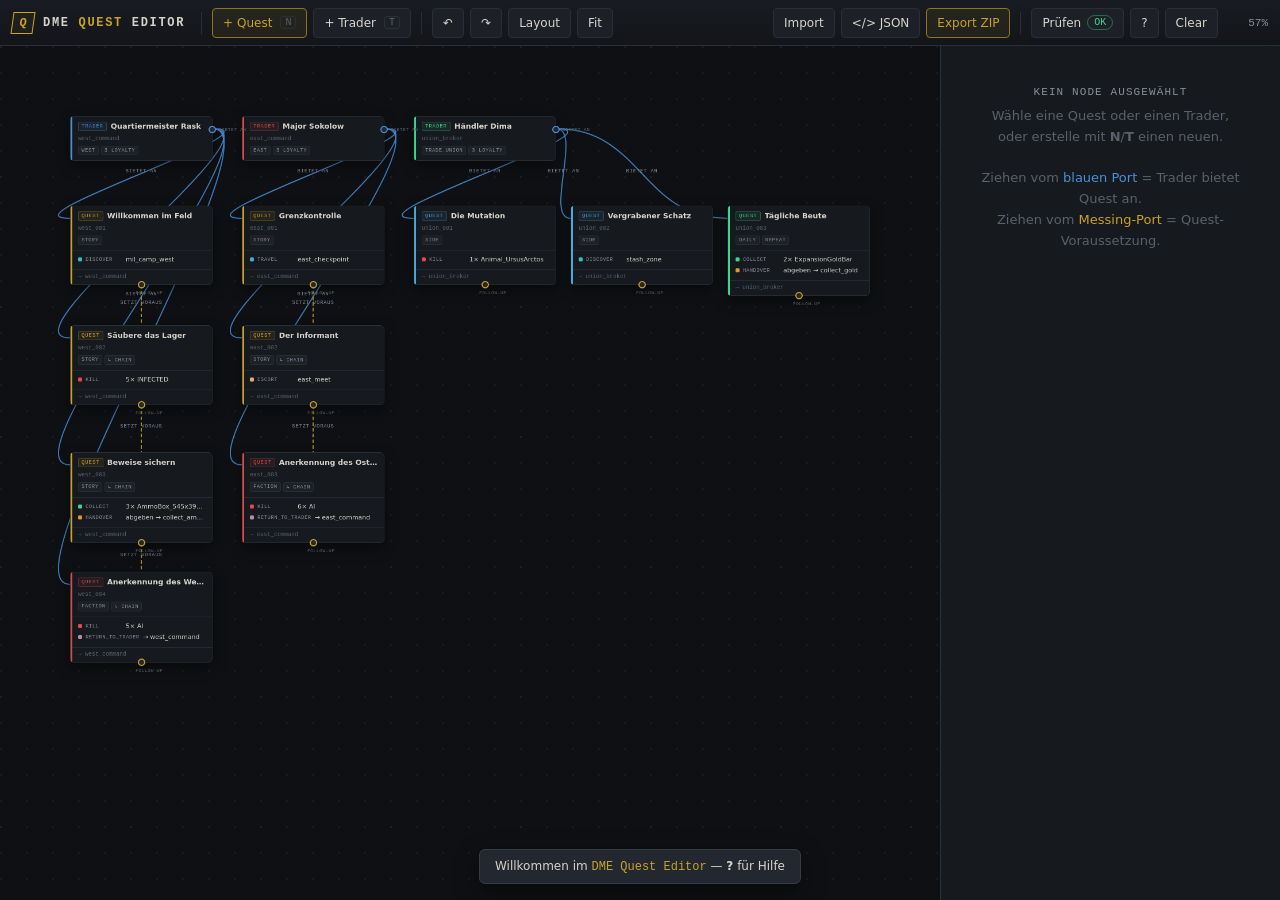
==== commit 669ac5ea: "Editor: example seed with 3 fixed quest givers (West/East/Trade Union) Default content now showcases" ====
--- a/docs/quest-editor/index.html
+++ b/docs/quest-editor/index.html
@@ -335,7 +335,7 @@
 const OBJ_TYPES = ["KILL","BOSS","COLLECT","HANDOVER","DELIVER","TRAVEL","DISCOVER","MARK","STASH","INTERACT","SURVIVE","RETURN_TO_TRADER","CRAFT","ESCORT","DEFEND","USE_ITEM","SIGNAL","GROUP","EXTRACT"];
 const OBJ_COLOR = {KILL:"#E5484D",BOSS:"#F76808",COLLECT:"#3DD68C",HANDOVER:"#E0982E",DELIVER:"#E0982E",TRAVEL:"#4AA8E0",DISCOVER:"#2BC4C4",MARK:"#8B7BE8",STASH:"#8B7BE8",INTERACT:"#C9A227",SURVIVE:"#D08770",RETURN_TO_TRADER:"#B48EAD",CRAFT:"#A3BE8C",ESCORT:"#F0A868",DEFEND:"#F0A868",USE_ITEM:"#C9A227",SIGNAL:"#56B6C2",GROUP:"#7A8290",EXTRACT:"#66C2A5"};
 const TARGET_CATS = ["","INFECTED","PLAYER","ANIMAL","AI"];
-const STORE_KEY = "dme_quest_editor_v1";
+const STORE_KEY = "dme_quest_editor_v2";
 
 // which extra fields each objective type surfaces (beyond Id/Type/Amount)
 const OBJ_FIELDS = {
@@ -1166,29 +1166,75 @@
    SEED (first run) + INIT
    ===================================================================== */
 function seedDemo(){
-  const t1=newTraderDef(); t1.id="west_quartermaster"; t1.DisplayName="Quartiermeister Rask"; t1.Faction="WEST";
-  t1.LoyaltyLevels=[{Level:1,RequiredPlayerLevel:0,RequiredReputation:0,RequiredTurnover:0},{Level:2,RequiredPlayerLevel:10,RequiredReputation:0.2,RequiredTurnover:250000}];
-  t1.__k="trader"; t1._x=0; t1._y=0;
-  const t2=newTraderDef(); t2.id="hacker_dima"; t2.DisplayName="Dima der Hacker"; t2.Faction="NEUTRAL";
-  t2.__k="trader"; t2._x=320; t2._y=0;
-  const q1=newQuestDef(); q1.QuestId="west_001"; q1.TraderId="west_quartermaster"; q1.Category="STORY";
-  q1.Title="Willkommen im Feld"; q1.Description="Erkunde das alte Militärlager im Westen.";
-  q1.Objectives=[Object.assign(newObjective("DISCOVER"),{ObjectiveId:"discover_camp",Zone:{ZoneId:"mil_camp_west",CenterX:2035,CenterY:290,CenterZ:7295,Radius:150,Height:120}})];
-  q1.Rewards.PlayerExperience=1500; q1.Rewards.Currency=5000; q1.Rewards.TraderReputation=0.02; q1.__k="quest"; q1._x=0; q1._y=170;
-  const q2=newQuestDef(); q2.QuestId="west_002"; q2.TraderId="west_quartermaster"; q2.Category="STORY";
-  q2.Title="Säubere das Lager"; q2.Description="Erledige die Infizierten in der Zone.";
-  q2.Prerequisites.RequiredCompletedQuests=["west_001"];
-  q2.Objectives=[Object.assign(newObjective("KILL"),{ObjectiveId:"kill_infected",Amount:5,TargetCategory:"INFECTED"})];
-  q2.Rewards.PlayerExperience=2500; q2.Rewards.Currency=7500; q2.__k="quest"; q2._x=0; q2._y=380;
-  const q3=newQuestDef(); q3.QuestId="west_003"; q3.TraderId="west_quartermaster"; q3.Category="STORY";
-  q3.Title="Melde dich zurück"; q3.Prerequisites.RequiredCompletedQuests=["west_002"];
-  q3.Objectives=[Object.assign(newObjective("RETURN_TO_TRADER"),{ObjectiveId:"report",TraderId:"west_quartermaster",MustBeAlive:true})];
-  q3.Rewards.PlayerExperience=4000; q3.Rewards.Currency=12000; q3.__k="quest"; q3._x=0; q3._y=590;
-  state.traders=[t1,t2]; state.quests=[q1,q2,q3];
-}
-
-function init(){ if(!load()){ seedDemo(); } renderAll(); applyView();
-  // welcome
+  //! Beispiel-Content — 3 feste Questgeber (West / Ost / Handelsverband). Frei editierbar.
+  function mkTrader(id,name,fac){ const t=newTraderDef(); t.id=id; t.DisplayName=name; t.Faction=fac;
+    t.LoyaltyLevels=[{Level:1,RequiredPlayerLevel:0,RequiredReputation:0,RequiredTurnover:0},
+                     {Level:2,RequiredPlayerLevel:10,RequiredReputation:0.2,RequiredTurnover:250000},
+                     {Level:3,RequiredPlayerLevel:20,RequiredReputation:0.45,RequiredTurnover:1000000}];
+    t.__k="trader"; t._x=0; t._y=0; return t; }
+  function mkZone(zid,cx,cy,cz,r){ return {ZoneId:zid,CenterX:cx,CenterY:cy,CenterZ:cz,Radius:r,Height:120}; }
+  function mkObj(type,id,extra){ const o=Object.assign(newObjective(type),{ObjectiveId:id},extra||{});
+    if(!(extra&&("Zone" in extra))) delete o.Zone; return o; }
+  function mkQuest(id,trader,cat,title,desc,prereqs,objs,xp,cur,rep,repeatable){ const q=newQuestDef();
+    q.QuestId=id; q.TraderId=trader; q.Category=cat; q.Title=title; q.Description=desc;
+    if(prereqs&&prereqs.length) q.Prerequisites.RequiredCompletedQuests=prereqs;
+    q.Objectives=objs; q.Rewards.PlayerExperience=xp; q.Rewards.Currency=cur; q.Rewards.TraderReputation=rep;
+    if(repeatable) q.Repeatable=true; q.__k="quest"; q._x=0; q._y=0; return q; }
+
+  state.traders=[
+    mkTrader("west_command","Quartiermeister Rask","WEST"),
+    mkTrader("east_command","Major Sokolow","EAST"),
+    mkTrader("union_broker","Händler Dima","TRADE_UNION")
+  ];
+  state.quests=[
+    mkQuest("west_001","west_command","STORY","Willkommen im Feld",
+      "Erkunde das verlassene Militärlager im Westen.",
+      [], [mkObj("DISCOVER","discover_camp",{Zone:mkZone("mil_camp_west",2035,290,7295,150)})],
+      1500,5000,0.02),
+    mkQuest("west_002","west_command","STORY","Säubere das Lager",
+      "Das Lager wimmelt von Infizierten. Räum es aus.",
+      ["west_001"], [mkObj("KILL","kill_infected",{Amount:5,TargetCategory:"INFECTED",Zone:mkZone("mil_camp_west",2035,290,7295,150),RequiredZones:["mil_camp_west"]})],
+      2500,7500,0.02),
+    mkQuest("west_003","west_command","STORY","Beweise sichern",
+      "Sammle drei Munitionskisten aus dem Lager und liefere sie ab.",
+      ["west_002"], [mkObj("COLLECT","collect_ammo",{Amount:3,ClassNames:["AmmoBox_545x39_20Rnd"],FoundInWorldRequired:true}),
+                     mkObj("HANDOVER","handover_ammo",{Amount:3,ReferencesObjective:"collect_ammo"})],
+      3000,10000,0.03),
+    mkQuest("west_004","west_command","FACTION","Anerkennung des Westens",
+      "Beweise deine Treue: Schalte eine feindliche Patrouille aus und melde dich zurück.",
+      ["west_003"], [mkObj("KILL","kill_patrol",{Amount:5,TargetCategory:"AI"}),
+                     mkObj("RETURN_TO_TRADER","report_west",{TraderId:"west_command",MustBeAlive:true})],
+      5000,20000,0.05),
+    mkQuest("east_001","east_command","STORY","Grenzkontrolle",
+      "Erreiche den östlichen Kontrollpunkt und sichere ihn.",
+      [], [mkObj("TRAVEL","travel_checkpoint",{Zone:mkZone("east_checkpoint",13805,37,3120,60)})],
+      1200,4000,0.02),
+    mkQuest("east_002","east_command","STORY","Der Informant",
+      "Geleite den Informanten sicher zum Treffpunkt.",
+      ["east_001"], [mkObj("ESCORT","escort_informant",{Zone:mkZone("east_meet",166,427,10420,40)})],
+      3500,12000,0.03),
+    mkQuest("east_003","east_command","FACTION","Anerkennung des Ostens",
+      "Eine feindliche Gruppe ist eingedrungen. Fang sie ab und berichte.",
+      ["east_002"], [mkObj("KILL","kill_intruders",{Amount:6,TargetCategory:"AI"}),
+                     mkObj("RETURN_TO_TRADER","report_east",{TraderId:"east_command",MustBeAlive:true})],
+      5000,20000,0.05),
+    mkQuest("union_001","union_broker","SIDE","Die Mutation",
+      "Ein mutierter Bär treibt im Nordwesten sein Unwesen. Erlege die Bestie.",
+      [], [mkObj("KILL","kill_bear",{Amount:1,ClassNames:["Animal_UrsusArctos"],Zone:mkZone("bear_zone",1563,452,14070,300),RequiredZones:["bear_zone"]})],
+      2000,8000,0.02),
+    mkQuest("union_002","union_broker","SIDE","Vergrabener Schatz",
+      "Alte Koordinaten führen zu einem Versteck. Finde die markierte Stelle.",
+      [], [mkObj("DISCOVER","find_stash",{Zone:mkZone("stash_zone",6478,312,11050,10)})],
+      1800,6000,0.02),
+    mkQuest("union_003","union_broker","DAILY","Tägliche Beute",
+      "Besorge zwei Goldbarren und liefere sie beim Handelsverband ab.",
+      [], [mkObj("COLLECT","collect_gold",{Amount:2,ClassNames:["ExpansionGoldBar"]}),
+           mkObj("HANDOVER","handover_gold",{Amount:2,ReferencesObjective:"collect_gold"})],
+      1500,5000,0.02,true)
+  ];
+}
+
+function init(){ if(!load()){ seedDemo(); autoLayout(); } else { renderAll(); } applyView();
   setTimeout(()=>{ if(!localStorage.getItem(STORE_KEY+"_seen")){ toast('Willkommen im <span class="mono">DME Quest Editor</span> — <b>?</b> für Hilfe'); localStorage.setItem(STORE_KEY+"_seen","1"); } },400);
 }
 init();
